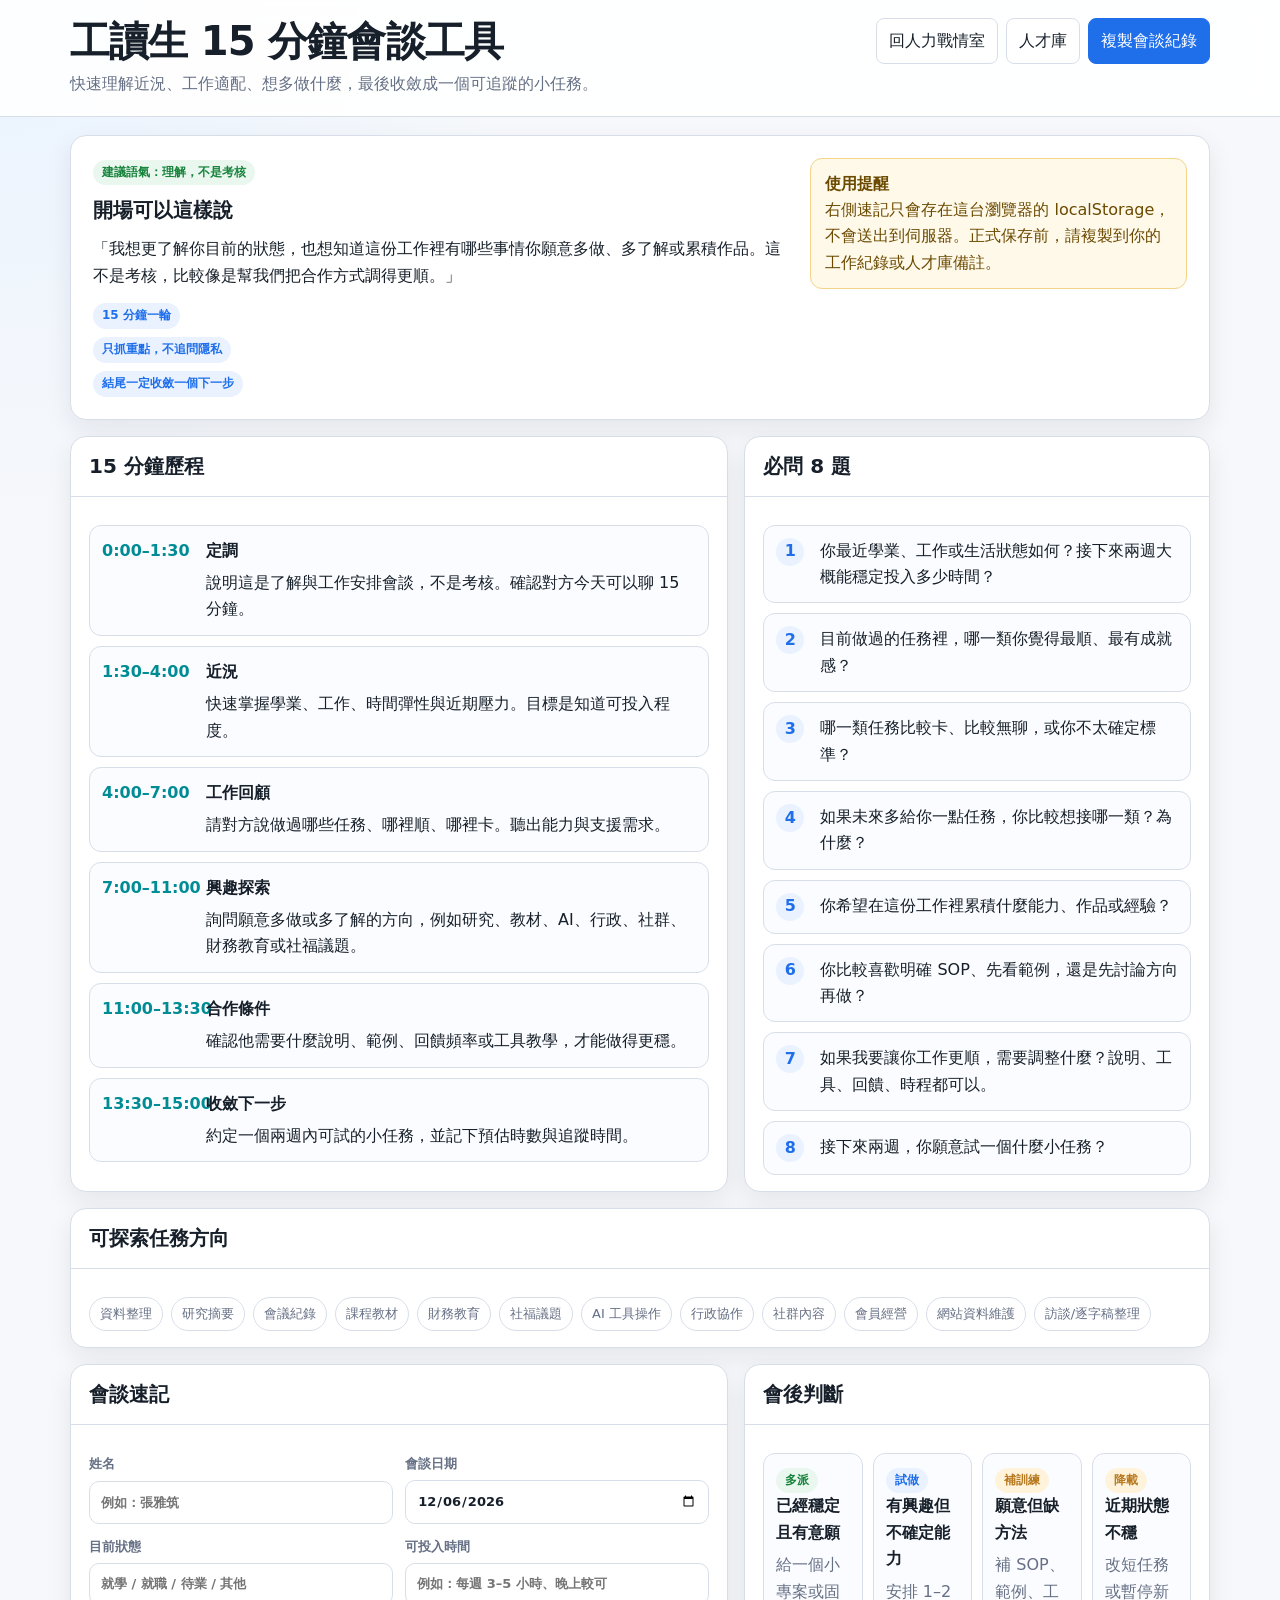
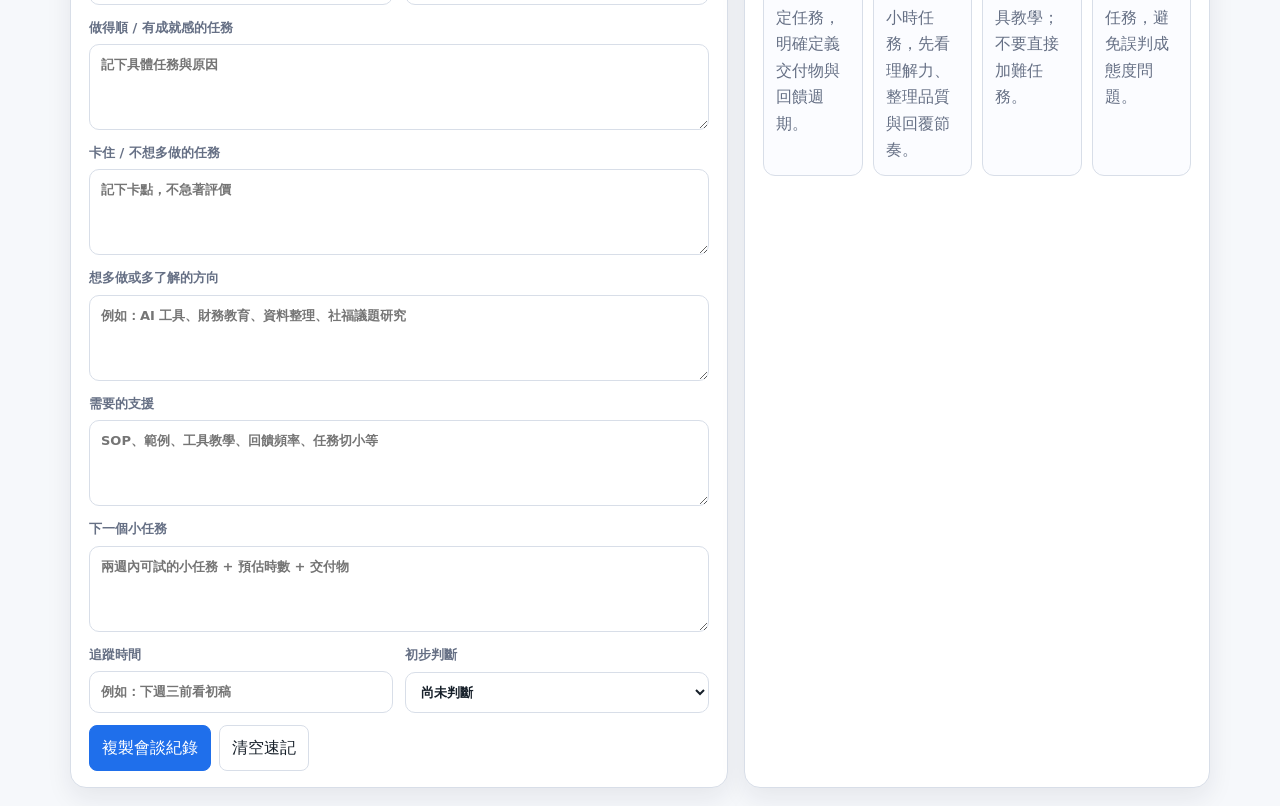
==== intern-interviews/index.html @ 2df6b0a3 "Add intern interview guide" ====
<!doctype html>
<html lang="zh-Hant">
<head>
  <meta charset="utf-8">
  <meta name="viewport" content="width=device-width, initial-scale=1">
  <meta name="robots" content="noindex,nofollow,noarchive">
  <title>工讀生 15 分鐘會談工具</title>
  <style>
    :root {
      --ink: #17202a;
      --muted: #667085;
      --line: #d8dee8;
      --panel: #ffffff;
      --bg: #f6f8fb;
      --blue: #1f6feb;
      --cyan: #008c95;
      --green: #17833b;
      --amber: #b7791f;
      --red: #c2410c;
      --soft-blue: #eaf2ff;
      --soft-green: #eaf7ef;
      --soft-amber: #fff4db;
      --shadow: 0 10px 26px rgba(20, 31, 48, .08);
    }

    * { box-sizing: border-box; }

    body {
      margin: 0;
      color: var(--ink);
      background: radial-gradient(circle at top left, #e9f3ff, transparent 32rem), var(--bg);
      font-family: "Microsoft JhengHei", "Noto Sans TC", system-ui, sans-serif;
      line-height: 1.65;
    }

    a { color: var(--blue); text-decoration: none; }
    a:hover { text-decoration: underline; }

    header {
      background: rgba(255, 255, 255, .9);
      backdrop-filter: blur(12px);
      border-bottom: 1px solid var(--line);
      position: sticky;
      top: 0;
      z-index: 10;
    }

    .header-inner,
    .wrap {
      max-width: 1180px;
      margin: 0 auto;
      padding: 18px 20px;
    }

    .header-inner {
      display: flex;
      justify-content: space-between;
      gap: 16px;
      align-items: flex-start;
    }

    h1 {
      margin: 0 0 6px;
      font-size: clamp(26px, 4vw, 40px);
      line-height: 1.18;
      letter-spacing: -.02em;
    }

    h2 { margin: 0 0 12px; font-size: 20px; line-height: 1.35; }
    h3 { margin: 0 0 6px; font-size: 16px; }
    p { margin: 0; }

    .subtitle,
    .muted {
      color: var(--muted);
    }

    .toolbar {
      display: flex;
      flex-wrap: wrap;
      justify-content: flex-end;
      gap: 8px;
    }

    .tool,
    button.tool {
      min-height: 38px;
      border: 1px solid var(--line);
      border-radius: 8px;
      background: var(--panel);
      color: var(--ink);
      padding: 9px 12px;
      font: inherit;
      display: inline-flex;
      align-items: center;
      cursor: pointer;
    }

    .tool.primary {
      background: var(--blue);
      border-color: var(--blue);
      color: #fff;
    }

    .wrap { display: grid; gap: 16px; }

    .hero,
    .panel,
    .card {
      background: var(--panel);
      border: 1px solid var(--line);
      border-radius: 16px;
      box-shadow: var(--shadow);
    }

    .hero {
      padding: 22px;
      display: grid;
      grid-template-columns: minmax(0, 1.3fr) minmax(280px, .7fr);
      gap: 18px;
      align-items: start;
    }

    .hero-points {
      display: grid;
      gap: 8px;
      margin-top: 14px;
    }

    .badge {
      display: inline-flex;
      width: fit-content;
      align-items: center;
      min-height: 24px;
      padding: 3px 9px;
      border-radius: 999px;
      font-size: 12px;
      font-weight: 700;
      color: var(--blue);
      background: var(--soft-blue);
    }

    .badge.green { color: var(--green); background: var(--soft-green); }
    .badge.amber { color: var(--amber); background: var(--soft-amber); }

    .grid {
      display: grid;
      grid-template-columns: repeat(12, minmax(0, 1fr));
      gap: 16px;
    }

    .panel { overflow: hidden; }
    .panel.span-7 { grid-column: span 7; }
    .panel.span-5 { grid-column: span 5; }
    .panel.span-12 { grid-column: span 12; }

    .panel h2 {
      padding: 16px 18px;
      border-bottom: 1px solid var(--line);
    }

    .panel-body {
      padding: 16px 18px;
      display: grid;
      gap: 14px;
    }

    .timeline {
      display: grid;
      gap: 10px;
    }

    .step {
      display: grid;
      grid-template-columns: 92px minmax(0, 1fr);
      gap: 12px;
      border: 1px solid var(--line);
      border-radius: 12px;
      padding: 12px;
      background: #fbfcff;
    }

    .time {
      font-weight: 800;
      color: var(--cyan);
      white-space: nowrap;
    }

    .question-list {
      display: grid;
      gap: 10px;
      counter-reset: question;
    }

    .question {
      counter-increment: question;
      display: grid;
      grid-template-columns: 34px minmax(0, 1fr);
      gap: 10px;
      align-items: start;
      border: 1px solid var(--line);
      border-radius: 12px;
      padding: 12px;
      background: #fbfcff;
    }

    .question::before {
      content: counter(question);
      display: grid;
      place-items: center;
      width: 28px;
      height: 28px;
      border-radius: 999px;
      background: var(--soft-blue);
      color: var(--blue);
      font-weight: 800;
    }

    .chips {
      display: flex;
      flex-wrap: wrap;
      gap: 8px;
    }

    .chip {
      border: 1px solid var(--line);
      border-radius: 999px;
      padding: 5px 10px;
      background: #fff;
      color: var(--muted);
      font-size: 13px;
    }

    .note-form {
      display: grid;
      gap: 12px;
    }

    .form-grid {
      display: grid;
      grid-template-columns: repeat(2, minmax(0, 1fr));
      gap: 12px;
    }

    label {
      display: grid;
      gap: 6px;
      color: var(--muted);
      font-size: 13px;
      font-weight: 700;
    }

    input,
    textarea,
    select {
      width: 100%;
      border: 1px solid var(--line);
      border-radius: 10px;
      padding: 10px 11px;
      background: #fff;
      color: var(--ink);
      font: inherit;
      line-height: 1.5;
    }

    textarea {
      min-height: 86px;
      resize: vertical;
    }

    .full { grid-column: 1 / -1; }

    .decision-grid {
      display: grid;
      grid-template-columns: repeat(4, minmax(0, 1fr));
      gap: 10px;
    }

    .decision {
      border: 1px solid var(--line);
      border-radius: 12px;
      padding: 12px;
      background: #fbfcff;
    }

    .copy-status {
      min-height: 24px;
      color: var(--green);
      font-size: 13px;
    }

    .notice {
      border: 1px solid #f3d489;
      border-radius: 12px;
      background: #fff9e9;
      color: #6b4a00;
      padding: 12px 14px;
    }

    @media (max-width: 920px) {
      .header-inner,
      .hero { display: block; }
      .toolbar { justify-content: flex-start; margin-top: 12px; }
      .panel.span-7,
      .panel.span-5,
      .panel.span-12 { grid-column: span 12; }
      .decision-grid,
      .form-grid { grid-template-columns: 1fr; }
    }

    @media (max-width: 560px) {
      .header-inner,
      .wrap { padding: 14px; }
      .step { grid-template-columns: 1fr; }
      .question { grid-template-columns: 30px minmax(0, 1fr); }
    }
  </style>
</head>
<body>
  <header>
    <div class="header-inner">
      <div>
        <h1>工讀生 15 分鐘會談工具</h1>
        <p class="subtitle">快速理解近況、工作適配、想多做什麼，最後收斂成一個可追蹤的小任務。</p>
      </div>
      <nav class="toolbar" aria-label="頁面導覽">
        <a class="tool" href="/">回人力戰情室</a>
        <a class="tool" href="/talent-pool/index.html">人才庫</a>
        <button class="tool primary" type="button" id="copyNote">複製會談紀錄</button>
      </nav>
    </div>
  </header>

  <main class="wrap">
    <section class="hero">
      <div>
        <span class="badge green">建議語氣：理解，不是考核</span>
        <h2 style="margin-top:12px">開場可以這樣說</h2>
        <p>「我想更了解你目前的狀態，也想知道這份工作裡有哪些事情你願意多做、多了解或累積作品。這不是考核，比較像是幫我們把合作方式調得更順。」</p>
        <div class="hero-points">
          <span class="badge">15 分鐘一輪</span>
          <span class="badge">只抓重點，不追問隱私</span>
          <span class="badge">結尾一定收斂一個下一步</span>
        </div>
      </div>
      <div class="notice">
        <strong>使用提醒</strong>
        <p>右側速記只會存在這台瀏覽器的 localStorage，不會送出到伺服器。正式保存前，請複製到你的工作紀錄或人才庫備註。</p>
      </div>
    </section>

    <section class="grid">
      <article class="panel span-7">
        <h2>15 分鐘歷程</h2>
        <div class="panel-body timeline">
          <div class="step">
            <div class="time">0:00–1:30</div>
            <div><h3>定調</h3><p>說明這是了解與工作安排會談，不是考核。確認對方今天可以聊 15 分鐘。</p></div>
          </div>
          <div class="step">
            <div class="time">1:30–4:00</div>
            <div><h3>近況</h3><p>快速掌握學業、工作、時間彈性與近期壓力。目標是知道可投入程度。</p></div>
          </div>
          <div class="step">
            <div class="time">4:00–7:00</div>
            <div><h3>工作回顧</h3><p>請對方說做過哪些任務、哪裡順、哪裡卡。聽出能力與支援需求。</p></div>
          </div>
          <div class="step">
            <div class="time">7:00–11:00</div>
            <div><h3>興趣探索</h3><p>詢問願意多做或多了解的方向，例如研究、教材、AI、行政、社群、財務教育或社福議題。</p></div>
          </div>
          <div class="step">
            <div class="time">11:00–13:30</div>
            <div><h3>合作條件</h3><p>確認他需要什麼說明、範例、回饋頻率或工具教學，才能做得更穩。</p></div>
          </div>
          <div class="step">
            <div class="time">13:30–15:00</div>
            <div><h3>收斂下一步</h3><p>約定一個兩週內可試的小任務，並記下預估時數與追蹤時間。</p></div>
          </div>
        </div>
      </article>

      <article class="panel span-5">
        <h2>必問 8 題</h2>
        <div class="panel-body question-list">
          <div class="question"><p>你最近學業、工作或生活狀態如何？接下來兩週大概能穩定投入多少時間？</p></div>
          <div class="question"><p>目前做過的任務裡，哪一類你覺得最順、最有成就感？</p></div>
          <div class="question"><p>哪一類任務比較卡、比較無聊，或你不太確定標準？</p></div>
          <div class="question"><p>如果未來多給你一點任務，你比較想接哪一類？為什麼？</p></div>
          <div class="question"><p>你希望在這份工作裡累積什麼能力、作品或經驗？</p></div>
          <div class="question"><p>你比較喜歡明確 SOP、先看範例，還是先討論方向再做？</p></div>
          <div class="question"><p>如果我要讓你工作更順，需要調整什麼？說明、工具、回饋、時程都可以。</p></div>
          <div class="question"><p>接下來兩週，你願意試一個什麼小任務？</p></div>
        </div>
      </article>

      <article class="panel span-12">
        <h2>可探索任務方向</h2>
        <div class="panel-body">
          <div class="chips">
            <span class="chip">資料整理</span>
            <span class="chip">研究摘要</span>
            <span class="chip">會議紀錄</span>
            <span class="chip">課程教材</span>
            <span class="chip">財務教育</span>
            <span class="chip">社福議題</span>
            <span class="chip">AI 工具操作</span>
            <span class="chip">行政協作</span>
            <span class="chip">社群內容</span>
            <span class="chip">會員經營</span>
            <span class="chip">網站資料維護</span>
            <span class="chip">訪談/逐字稿整理</span>
          </div>
        </div>
      </article>

      <article class="panel span-7">
        <h2>會談速記</h2>
        <div class="panel-body">
          <form class="note-form" id="noteForm">
            <div class="form-grid">
              <label>姓名
                <input name="name" autocomplete="off" placeholder="例如：張雅筑">
              </label>
              <label>會談日期
                <input name="date" type="date">
              </label>
              <label>目前狀態
                <input name="status" placeholder="就學 / 就職 / 待業 / 其他">
              </label>
              <label>可投入時間
                <input name="availability" placeholder="例如：每週 3–5 小時、晚上較可">
              </label>
              <label class="full">做得順 / 有成就感的任務
                <textarea name="strengths" placeholder="記下具體任務與原因"></textarea>
              </label>
              <label class="full">卡住 / 不想多做的任務
                <textarea name="frictions" placeholder="記下卡點，不急著評價"></textarea>
              </label>
              <label class="full">想多做或多了解的方向
                <textarea name="interests" placeholder="例如：AI 工具、財務教育、資料整理、社福議題研究"></textarea>
              </label>
              <label class="full">需要的支援
                <textarea name="support" placeholder="SOP、範例、工具教學、回饋頻率、任務切小等"></textarea>
              </label>
              <label class="full">下一個小任務
                <textarea name="nextTask" placeholder="兩週內可試的小任務 + 預估時數 + 交付物"></textarea>
              </label>
              <label>追蹤時間
                <input name="followUp" placeholder="例如：下週三前看初稿">
              </label>
              <label>初步判斷
                <select name="decision">
                  <option value="">尚未判斷</option>
                  <option>可多派任務</option>
                  <option>先小任務試做</option>
                  <option>需要補訓練或範例</option>
                  <option>近期先降載</option>
                </select>
              </label>
            </div>
            <div class="toolbar" style="justify-content:flex-start">
              <button class="tool primary" type="button" id="copyNoteBottom">複製會談紀錄</button>
              <button class="tool" type="button" id="clearNote">清空速記</button>
              <span class="copy-status" id="copyStatus" aria-live="polite"></span>
            </div>
          </form>
        </div>
      </article>

      <article class="panel span-5">
        <h2>會後判斷</h2>
        <div class="panel-body decision-grid">
          <div class="decision">
            <span class="badge green">多派</span>
            <h3>已經穩定且有意願</h3>
            <p class="muted">給一個小專案或固定任務，明確定義交付物與回饋週期。</p>
          </div>
          <div class="decision">
            <span class="badge">試做</span>
            <h3>有興趣但不確定能力</h3>
            <p class="muted">安排 1–2 小時任務，先看理解力、整理品質與回覆節奏。</p>
          </div>
          <div class="decision">
            <span class="badge amber">補訓練</span>
            <h3>願意但缺方法</h3>
            <p class="muted">補 SOP、範例、工具教學；不要直接加難任務。</p>
          </div>
          <div class="decision">
            <span class="badge amber">降載</span>
            <h3>近期狀態不穩</h3>
            <p class="muted">改短任務或暫停新任務，避免誤判成態度問題。</p>
          </div>
        </div>
      </article>
    </section>
  </main>

  <script>
    const form = document.querySelector("#noteForm");
    const copyStatus = document.querySelector("#copyStatus");
    const storageKey = "workforce-intern-interview-note-v1";

    function formData() {
      return Object.fromEntries(new FormData(form).entries());
    }

    function restore() {
      const saved = JSON.parse(localStorage.getItem(storageKey) || "{}");
      if (!saved.date) saved.date = new Date().toISOString().slice(0, 10);
      for (const [key, value] of Object.entries(saved)) {
        if (form.elements[key]) form.elements[key].value = value;
      }
    }

    function save() {
      localStorage.setItem(storageKey, JSON.stringify(formData()));
    }

    function markdownNote() {
      const data = formData();
      return [
        `# 工讀生 15 分鐘會談紀錄`,
        ``,
        `- 姓名：${data.name || ""}`,
        `- 日期：${data.date || ""}`,
        `- 目前狀態：${data.status || ""}`,
        `- 可投入時間：${data.availability || ""}`,
        `- 初步判斷：${data.decision || ""}`,
        ``,
        `## 做得順 / 有成就感`,
        data.strengths || "",
        ``,
        `## 卡住 / 不想多做`,
        data.frictions || "",
        ``,
        `## 想多做或多了解`,
        data.interests || "",
        ``,
        `## 需要支援`,
        data.support || "",
        ``,
        `## 下一個小任務`,
        data.nextTask || "",
        ``,
        `## 追蹤時間`,
        data.followUp || ""
      ].join("\\n");
    }

    async function copyNote() {
      save();
      await navigator.clipboard.writeText(markdownNote());
      copyStatus.textContent = "已複製會談紀錄";
      window.setTimeout(() => { copyStatus.textContent = ""; }, 2600);
    }

    form.addEventListener("input", save);
    document.querySelector("#copyNote").addEventListener("click", copyNote);
    document.querySelector("#copyNoteBottom").addEventListener("click", copyNote);
    document.querySelector("#clearNote").addEventListener("click", () => {
      localStorage.removeItem(storageKey);
      form.reset();
      form.elements.date.value = new Date().toISOString().slice(0, 10);
      copyStatus.textContent = "已清空";
      window.setTimeout(() => { copyStatus.textContent = ""; }, 1800);
    });

    restore();
  </script>
</body>
</html>
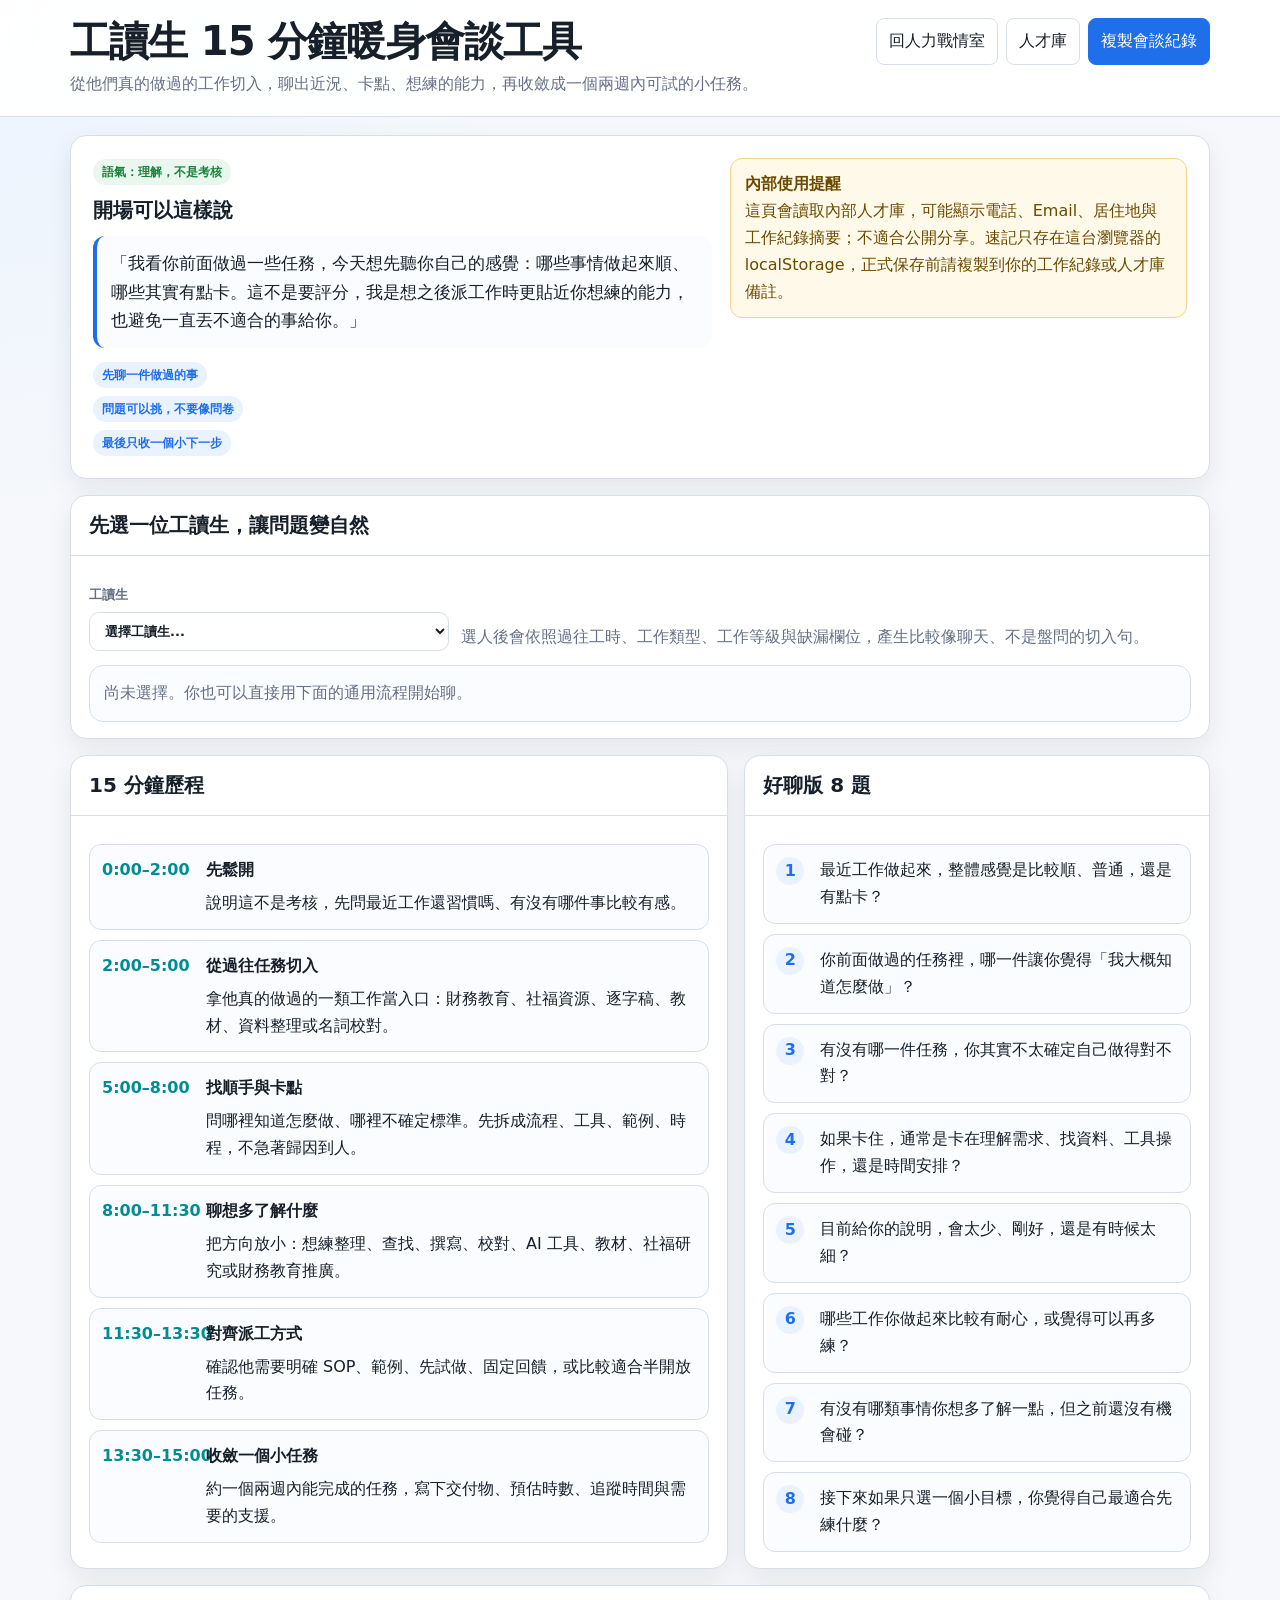
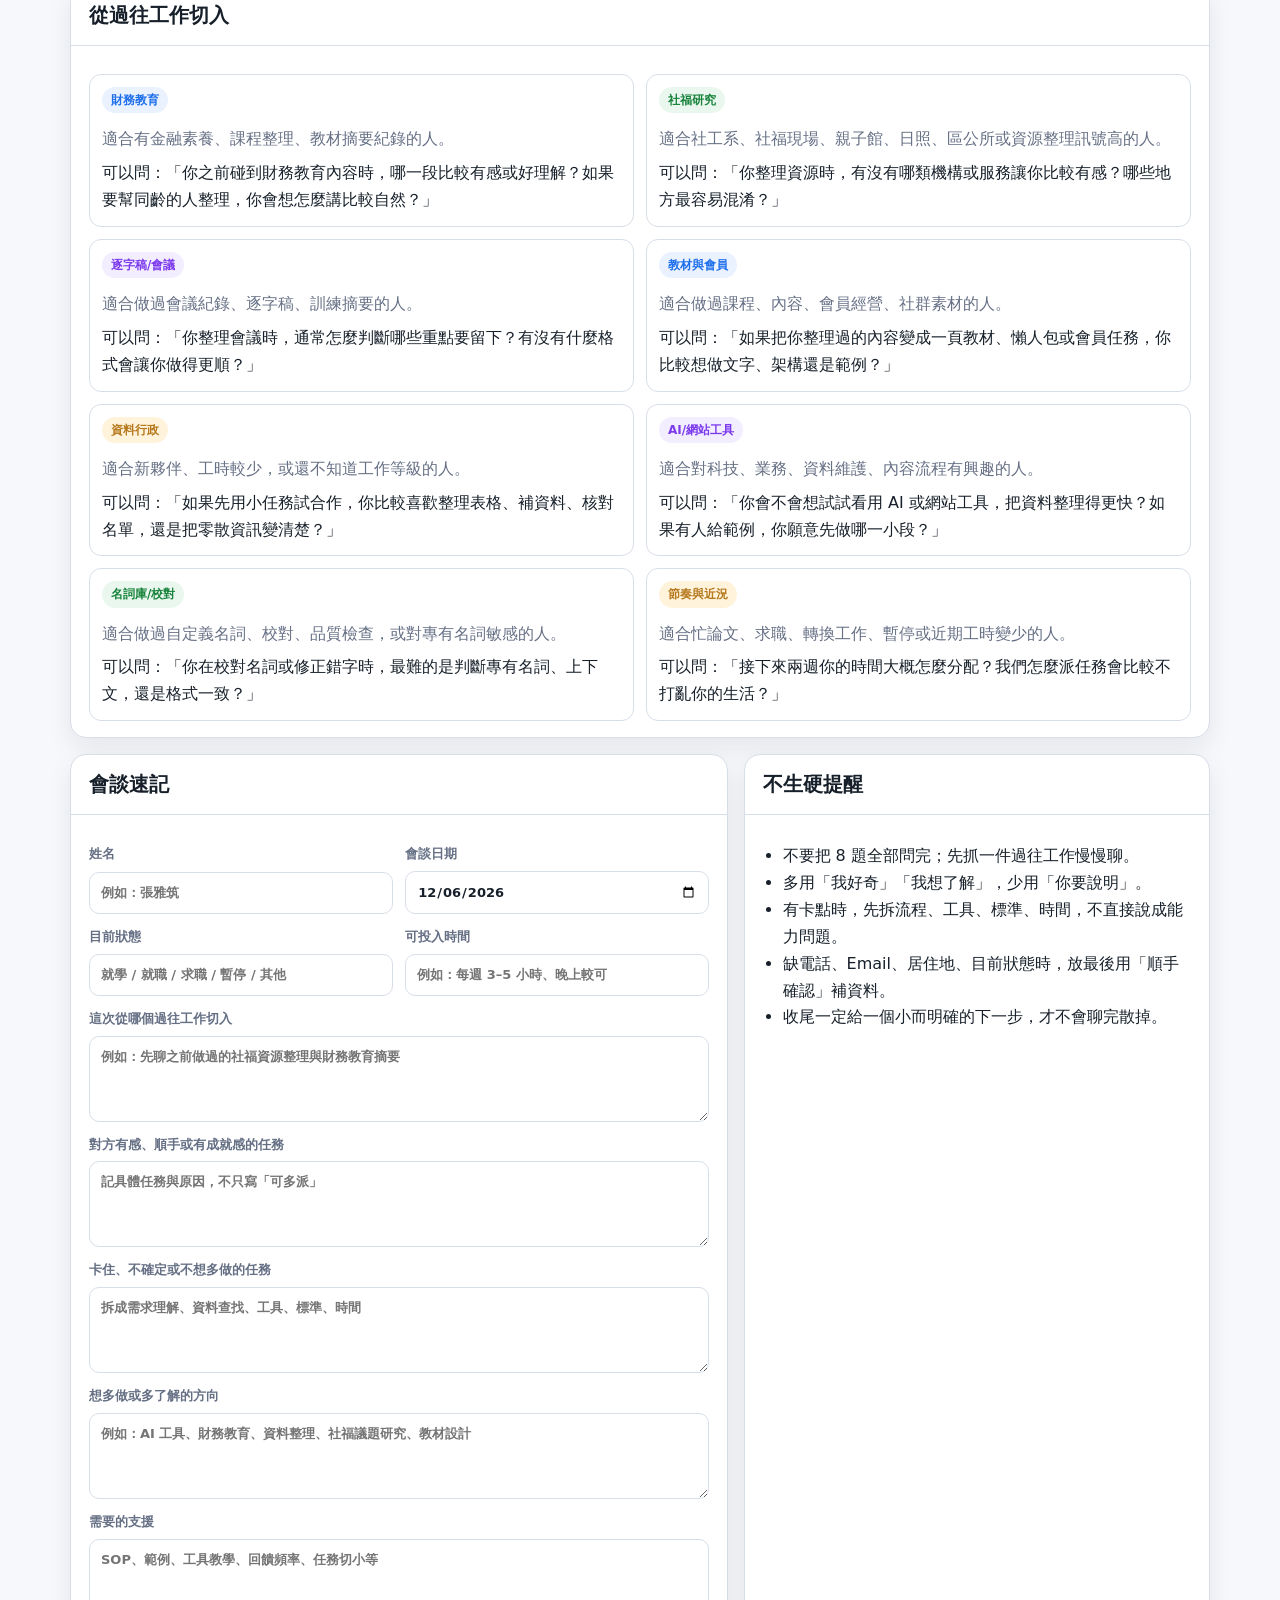
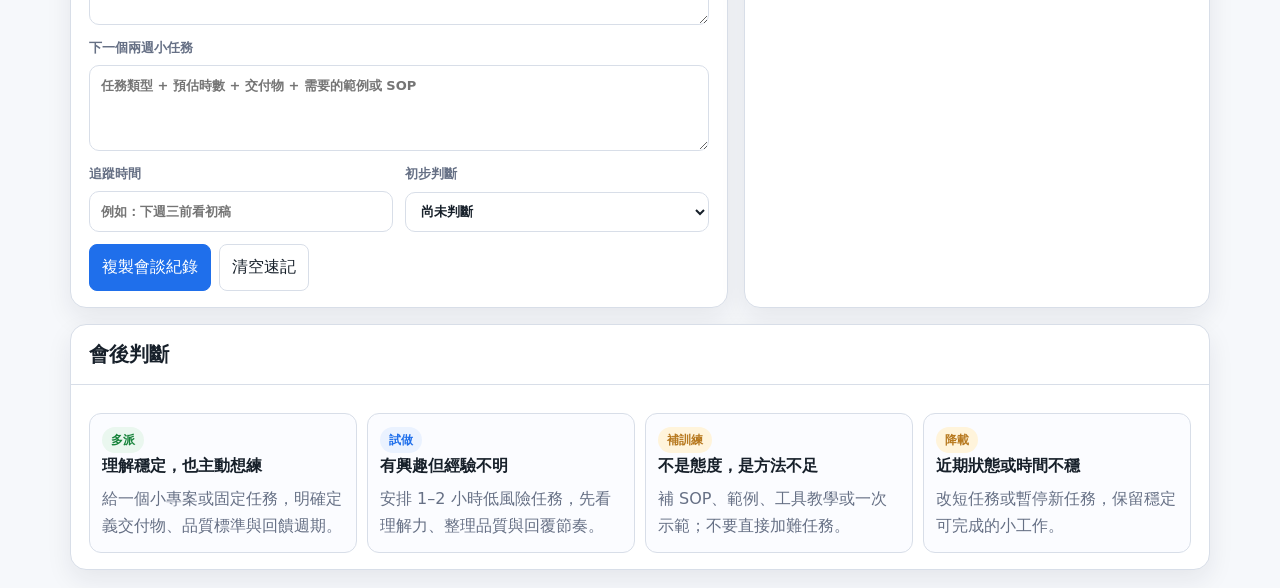
==== commit f2498cc5: "Refine intern interview guide" ====
--- a/intern-interviews/index.html
+++ b/intern-interviews/index.html
@@ -4,7 +4,7 @@
   <meta charset="utf-8">
   <meta name="viewport" content="width=device-width, initial-scale=1">
   <meta name="robots" content="noindex,nofollow,noarchive">
-  <title>工讀生 15 分鐘會談工具</title>
+  <title>工讀生 15 分鐘暖身會談工具</title>
   <style>
     :root {
       --ink: #17202a;
@@ -17,9 +17,11 @@
       --green: #17833b;
       --amber: #b7791f;
       --red: #c2410c;
+      --purple: #7c3aed;
       --soft-blue: #eaf2ff;
       --soft-green: #eaf7ef;
       --soft-amber: #fff4db;
+      --soft-purple: #f2edff;
       --shadow: 0 10px 26px rgba(20, 31, 48, .08);
     }
 
@@ -30,14 +32,14 @@
       color: var(--ink);
       background: radial-gradient(circle at top left, #e9f3ff, transparent 32rem), var(--bg);
       font-family: "Microsoft JhengHei", "Noto Sans TC", system-ui, sans-serif;
-      line-height: 1.65;
+      line-height: 1.68;
     }
 
     a { color: var(--blue); text-decoration: none; }
     a:hover { text-decoration: underline; }
 
     header {
-      background: rgba(255, 255, 255, .9);
+      background: rgba(255, 255, 255, .92);
       backdrop-filter: blur(12px);
       border-bottom: 1px solid var(--line);
       position: sticky;
@@ -69,6 +71,7 @@
     h2 { margin: 0 0 12px; font-size: 20px; line-height: 1.35; }
     h3 { margin: 0 0 6px; font-size: 16px; }
     p { margin: 0; }
+    ul { margin: 0; padding-left: 1.2em; }
 
     .subtitle,
     .muted {
@@ -116,15 +119,24 @@
     .hero {
       padding: 22px;
       display: grid;
-      grid-template-columns: minmax(0, 1.3fr) minmax(280px, .7fr);
+      grid-template-columns: minmax(0, 1.15fr) minmax(280px, .85fr);
       gap: 18px;
       align-items: start;
     }
 
-    .hero-points {
+    .hero-points,
+    .stack {
       display: grid;
       gap: 8px;
       margin-top: 14px;
+    }
+
+    .quote {
+      border-left: 4px solid var(--blue);
+      background: #fbfcff;
+      border-radius: 12px;
+      padding: 13px 14px;
+      font-size: 17px;
     }
 
     .badge {
@@ -142,6 +154,8 @@
 
     .badge.green { color: var(--green); background: var(--soft-green); }
     .badge.amber { color: var(--amber); background: var(--soft-amber); }
+    .badge.purple { color: var(--purple); background: var(--soft-purple); }
+    .badge.red { color: var(--red); background: #fff0e8; }
 
     .grid {
       display: grid;
@@ -151,6 +165,7 @@
 
     .panel { overflow: hidden; }
     .panel.span-7 { grid-column: span 7; }
+    .panel.span-6 { grid-column: span 6; }
     .panel.span-5 { grid-column: span 5; }
     .panel.span-12 { grid-column: span 12; }
 
@@ -163,6 +178,80 @@
       padding: 16px 18px;
       display: grid;
       gap: 14px;
+    }
+
+    .talent-picker {
+      display: grid;
+      grid-template-columns: minmax(220px, 360px) minmax(0, 1fr);
+      gap: 12px;
+      align-items: end;
+    }
+
+    .profile-card {
+      border: 1px solid var(--line);
+      border-radius: 14px;
+      background: #fbfcff;
+      padding: 14px;
+      display: grid;
+      gap: 12px;
+    }
+
+    .profile-head {
+      display: flex;
+      justify-content: space-between;
+      flex-wrap: wrap;
+      gap: 8px;
+      align-items: flex-start;
+    }
+
+    .profile-head h3 {
+      font-size: 22px;
+      margin: 0;
+    }
+
+    .mini-grid {
+      display: grid;
+      grid-template-columns: repeat(4, minmax(0, 1fr));
+      gap: 10px;
+    }
+
+    .mini {
+      border: 1px solid var(--line);
+      border-radius: 12px;
+      background: #fff;
+      padding: 10px;
+      min-height: 72px;
+    }
+
+    .mini strong {
+      display: block;
+      font-size: 12px;
+      color: var(--muted);
+      margin-bottom: 3px;
+    }
+
+    .prompt-grid,
+    .angle-grid {
+      display: grid;
+      grid-template-columns: repeat(2, minmax(0, 1fr));
+      gap: 12px;
+    }
+
+    .prompt,
+    .angle-card {
+      border: 1px solid var(--line);
+      border-radius: 12px;
+      padding: 12px;
+      background: #fff;
+      display: grid;
+      gap: 7px;
+    }
+
+    .angle-card h3,
+    .prompt h3 {
+      display: flex;
+      gap: 8px;
+      align-items: center;
     }
 
     .timeline {
@@ -229,6 +318,13 @@
       background: #fff;
       color: var(--muted);
       font-size: 13px;
+    }
+
+    .chip.strong {
+      color: var(--blue);
+      background: var(--soft-blue);
+      border-color: #c9dcff;
+      font-weight: 700;
     }
 
     .note-form {
@@ -272,7 +368,7 @@
 
     .decision-grid {
       display: grid;
-      grid-template-columns: repeat(4, minmax(0, 1fr));
+      grid-template-columns: repeat(auto-fit, minmax(190px, 1fr));
       gap: 10px;
     }
 
@@ -299,12 +395,16 @@
 
     @media (max-width: 920px) {
       .header-inner,
-      .hero { display: block; }
+      .hero,
+      .talent-picker { display: block; }
       .toolbar { justify-content: flex-start; margin-top: 12px; }
       .panel.span-7,
+      .panel.span-6,
       .panel.span-5,
       .panel.span-12 { grid-column: span 12; }
-      .decision-grid,
+      .mini-grid,
+      .prompt-grid,
+      .angle-grid,
       .form-grid { grid-template-columns: 1fr; }
     }
 
@@ -313,6 +413,7 @@
       .wrap { padding: 14px; }
       .step { grid-template-columns: 1fr; }
       .question { grid-template-columns: 30px minmax(0, 1fr); }
+      .profile-head { display: grid; }
     }
   </style>
 </head>
@@ -320,8 +421,8 @@
   <header>
     <div class="header-inner">
       <div>
-        <h1>工讀生 15 分鐘會談工具</h1>
-        <p class="subtitle">快速理解近況、工作適配、想多做什麼，最後收斂成一個可追蹤的小任務。</p>
+        <h1>工讀生 15 分鐘暖身會談工具</h1>
+        <p class="subtitle">從他們真的做過的工作切入，聊出近況、卡點、想練的能力，再收斂成一個兩週內可試的小任務。</p>
       </div>
       <nav class="toolbar" aria-label="頁面導覽">
         <a class="tool" href="/">回人力戰情室</a>
@@ -334,82 +435,125 @@
   <main class="wrap">
     <section class="hero">
       <div>
-        <span class="badge green">建議語氣：理解，不是考核</span>
+        <span class="badge green">語氣：理解，不是考核</span>
         <h2 style="margin-top:12px">開場可以這樣說</h2>
-        <p>「我想更了解你目前的狀態，也想知道這份工作裡有哪些事情你願意多做、多了解或累積作品。這不是考核，比較像是幫我們把合作方式調得更順。」</p>
+        <p class="quote">「我看你前面做過一些任務，今天想先聽你自己的感覺：哪些事情做起來順、哪些其實有點卡。這不是要評分，我是想之後派工作時更貼近你想練的能力，也避免一直丟不適合的事給你。」</p>
         <div class="hero-points">
-          <span class="badge">15 分鐘一輪</span>
-          <span class="badge">只抓重點，不追問隱私</span>
-          <span class="badge">結尾一定收斂一個下一步</span>
+          <span class="badge">先聊一件做過的事</span>
+          <span class="badge">問題可以挑，不要像問卷</span>
+          <span class="badge">最後只收一個小下一步</span>
         </div>
       </div>
       <div class="notice">
-        <strong>使用提醒</strong>
-        <p>右側速記只會存在這台瀏覽器的 localStorage，不會送出到伺服器。正式保存前，請複製到你的工作紀錄或人才庫備註。</p>
+        <strong>內部使用提醒</strong>
+        <p>這頁會讀取內部人才庫，可能顯示電話、Email、居住地與工作紀錄摘要；不適合公開分享。速記只存在這台瀏覽器的 localStorage，正式保存前請複製到你的工作紀錄或人才庫備註。</p>
       </div>
     </section>
 
     <section class="grid">
+      <article class="panel span-12">
+        <h2>先選一位工讀生，讓問題變自然</h2>
+        <div class="panel-body">
+          <div class="talent-picker">
+            <label>工讀生
+              <select id="talentSelect">
+                <option value="">讀取人才庫中...</option>
+              </select>
+            </label>
+            <p class="muted">選人後會依照過往工時、工作類型、工作等級與缺漏欄位，產生比較像聊天、不是盤問的切入句。</p>
+          </div>
+          <div id="talentCard" class="profile-card">
+            <p class="muted">尚未選擇。你也可以直接用下面的通用流程開始聊。</p>
+          </div>
+        </div>
+      </article>
+
       <article class="panel span-7">
         <h2>15 分鐘歷程</h2>
         <div class="panel-body timeline">
           <div class="step">
-            <div class="time">0:00–1:30</div>
-            <div><h3>定調</h3><p>說明這是了解與工作安排會談，不是考核。確認對方今天可以聊 15 分鐘。</p></div>
+            <div class="time">0:00–2:00</div>
+            <div><h3>先鬆開</h3><p>說明這不是考核，先問最近工作還習慣嗎、有沒有哪件事比較有感。</p></div>
           </div>
           <div class="step">
-            <div class="time">1:30–4:00</div>
-            <div><h3>近況</h3><p>快速掌握學業、工作、時間彈性與近期壓力。目標是知道可投入程度。</p></div>
+            <div class="time">2:00–5:00</div>
+            <div><h3>從過往任務切入</h3><p>拿他真的做過的一類工作當入口：財務教育、社福資源、逐字稿、教材、資料整理或名詞校對。</p></div>
           </div>
           <div class="step">
-            <div class="time">4:00–7:00</div>
-            <div><h3>工作回顧</h3><p>請對方說做過哪些任務、哪裡順、哪裡卡。聽出能力與支援需求。</p></div>
+            <div class="time">5:00–8:00</div>
+            <div><h3>找順手與卡點</h3><p>問哪裡知道怎麼做、哪裡不確定標準。先拆成流程、工具、範例、時程，不急著歸因到人。</p></div>
           </div>
           <div class="step">
-            <div class="time">7:00–11:00</div>
-            <div><h3>興趣探索</h3><p>詢問願意多做或多了解的方向，例如研究、教材、AI、行政、社群、財務教育或社福議題。</p></div>
+            <div class="time">8:00–11:30</div>
+            <div><h3>聊想多了解什麼</h3><p>把方向放小：想練整理、查找、撰寫、校對、AI 工具、教材、社福研究或財務教育推廣。</p></div>
           </div>
           <div class="step">
-            <div class="time">11:00–13:30</div>
-            <div><h3>合作條件</h3><p>確認他需要什麼說明、範例、回饋頻率或工具教學，才能做得更穩。</p></div>
+            <div class="time">11:30–13:30</div>
+            <div><h3>對齊派工方式</h3><p>確認他需要明確 SOP、範例、先試做、固定回饋，或比較適合半開放任務。</p></div>
           </div>
           <div class="step">
             <div class="time">13:30–15:00</div>
-            <div><h3>收斂下一步</h3><p>約定一個兩週內可試的小任務，並記下預估時數與追蹤時間。</p></div>
+            <div><h3>收斂一個小任務</h3><p>約一個兩週內能完成的任務，寫下交付物、預估時數、追蹤時間與需要的支援。</p></div>
           </div>
         </div>
       </article>
 
       <article class="panel span-5">
-        <h2>必問 8 題</h2>
+        <h2>好聊版 8 題</h2>
         <div class="panel-body question-list">
-          <div class="question"><p>你最近學業、工作或生活狀態如何？接下來兩週大概能穩定投入多少時間？</p></div>
-          <div class="question"><p>目前做過的任務裡，哪一類你覺得最順、最有成就感？</p></div>
-          <div class="question"><p>哪一類任務比較卡、比較無聊，或你不太確定標準？</p></div>
-          <div class="question"><p>如果未來多給你一點任務，你比較想接哪一類？為什麼？</p></div>
-          <div class="question"><p>你希望在這份工作裡累積什麼能力、作品或經驗？</p></div>
-          <div class="question"><p>你比較喜歡明確 SOP、先看範例，還是先討論方向再做？</p></div>
-          <div class="question"><p>如果我要讓你工作更順，需要調整什麼？說明、工具、回饋、時程都可以。</p></div>
-          <div class="question"><p>接下來兩週，你願意試一個什麼小任務？</p></div>
+          <div class="question"><p>最近工作做起來，整體感覺是比較順、普通，還是有點卡？</p></div>
+          <div class="question"><p>你前面做過的任務裡，哪一件讓你覺得「我大概知道怎麼做」？</p></div>
+          <div class="question"><p>有沒有哪一件任務，你其實不太確定自己做得對不對？</p></div>
+          <div class="question"><p>如果卡住，通常是卡在理解需求、找資料、工具操作，還是時間安排？</p></div>
+          <div class="question"><p>目前給你的說明，會太少、剛好，還是有時候太細？</p></div>
+          <div class="question"><p>哪些工作你做起來比較有耐心，或覺得可以再多練？</p></div>
+          <div class="question"><p>有沒有哪類事情你想多了解一點，但之前還沒有機會碰？</p></div>
+          <div class="question"><p>接下來如果只選一個小目標，你覺得自己最適合先練什麼？</p></div>
         </div>
       </article>
 
       <article class="panel span-12">
-        <h2>可探索任務方向</h2>
-        <div class="panel-body">
-          <div class="chips">
-            <span class="chip">資料整理</span>
-            <span class="chip">研究摘要</span>
-            <span class="chip">會議紀錄</span>
-            <span class="chip">課程教材</span>
-            <span class="chip">財務教育</span>
-            <span class="chip">社福議題</span>
-            <span class="chip">AI 工具操作</span>
-            <span class="chip">行政協作</span>
-            <span class="chip">社群內容</span>
-            <span class="chip">會員經營</span>
-            <span class="chip">網站資料維護</span>
-            <span class="chip">訪談/逐字稿整理</span>
+        <h2>從過往工作切入</h2>
+        <div class="panel-body angle-grid">
+          <div class="angle-card">
+            <h3><span class="badge">財務教育</span></h3>
+            <p class="muted">適合有金融素養、課程整理、教材摘要紀錄的人。</p>
+            <p>可以問：「你之前碰到財務教育內容時，哪一段比較有感或好理解？如果要幫同齡的人整理，你會想怎麼講比較自然？」</p>
+          </div>
+          <div class="angle-card">
+            <h3><span class="badge green">社福研究</span></h3>
+            <p class="muted">適合社工系、社福現場、親子館、日照、區公所或資源整理訊號高的人。</p>
+            <p>可以問：「你整理資源時，有沒有哪類機構或服務讓你比較有感？哪些地方最容易混淆？」</p>
+          </div>
+          <div class="angle-card">
+            <h3><span class="badge purple">逐字稿/會議</span></h3>
+            <p class="muted">適合做過會議紀錄、逐字稿、訓練摘要的人。</p>
+            <p>可以問：「你整理會議時，通常怎麼判斷哪些重點要留下？有沒有什麼格式會讓你做得更順？」</p>
+          </div>
+          <div class="angle-card">
+            <h3><span class="badge">教材與會員</span></h3>
+            <p class="muted">適合做過課程、內容、會員經營、社群素材的人。</p>
+            <p>可以問：「如果把你整理過的內容變成一頁教材、懶人包或會員任務，你比較想做文字、架構還是範例？」</p>
+          </div>
+          <div class="angle-card">
+            <h3><span class="badge amber">資料行政</span></h3>
+            <p class="muted">適合新夥伴、工時較少，或還不知道工作等級的人。</p>
+            <p>可以問：「如果先用小任務試合作，你比較喜歡整理表格、補資料、核對名單，還是把零散資訊變清楚？」</p>
+          </div>
+          <div class="angle-card">
+            <h3><span class="badge purple">AI/網站工具</span></h3>
+            <p class="muted">適合對科技、業務、資料維護、內容流程有興趣的人。</p>
+            <p>可以問：「你會不會想試試看用 AI 或網站工具，把資料整理得更快？如果有人給範例，你願意先做哪一小段？」</p>
+          </div>
+          <div class="angle-card">
+            <h3><span class="badge green">名詞庫/校對</span></h3>
+            <p class="muted">適合做過自定義名詞、校對、品質檢查，或對專有名詞敏感的人。</p>
+            <p>可以問：「你在校對名詞或修正錯字時，最難的是判斷專有名詞、上下文，還是格式一致？」</p>
+          </div>
+          <div class="angle-card">
+            <h3><span class="badge amber">節奏與近況</span></h3>
+            <p class="muted">適合忙論文、求職、轉換工作、暫停或近期工時變少的人。</p>
+            <p>可以問：「接下來兩週你的時間大概怎麼分配？我們怎麼派任務會比較不打亂你的生活？」</p>
           </div>
         </div>
       </article>
@@ -426,25 +570,28 @@
                 <input name="date" type="date">
               </label>
               <label>目前狀態
-                <input name="status" placeholder="就學 / 就職 / 待業 / 其他">
+                <input name="status" placeholder="就學 / 就職 / 求職 / 暫停 / 其他">
               </label>
               <label>可投入時間
                 <input name="availability" placeholder="例如：每週 3–5 小時、晚上較可">
               </label>
-              <label class="full">做得順 / 有成就感的任務
-                <textarea name="strengths" placeholder="記下具體任務與原因"></textarea>
-              </label>
-              <label class="full">卡住 / 不想多做的任務
-                <textarea name="frictions" placeholder="記下卡點，不急著評價"></textarea>
+              <label class="full">這次從哪個過往工作切入
+                <textarea name="startedFrom" placeholder="例如：先聊之前做過的社福資源整理與財務教育摘要"></textarea>
+              </label>
+              <label class="full">對方有感、順手或有成就感的任務
+                <textarea name="strengths" placeholder="記具體任務與原因，不只寫「可多派」"></textarea>
+              </label>
+              <label class="full">卡住、不確定或不想多做的任務
+                <textarea name="frictions" placeholder="拆成需求理解、資料查找、工具、標準、時間"></textarea>
               </label>
               <label class="full">想多做或多了解的方向
-                <textarea name="interests" placeholder="例如：AI 工具、財務教育、資料整理、社福議題研究"></textarea>
+                <textarea name="interests" placeholder="例如：AI 工具、財務教育、資料整理、社福議題研究、教材設計"></textarea>
               </label>
               <label class="full">需要的支援
                 <textarea name="support" placeholder="SOP、範例、工具教學、回饋頻率、任務切小等"></textarea>
               </label>
-              <label class="full">下一個小任務
-                <textarea name="nextTask" placeholder="兩週內可試的小任務 + 預估時數 + 交付物"></textarea>
+              <label class="full">下一個兩週小任務
+                <textarea name="nextTask" placeholder="任務類型 + 預估時數 + 交付物 + 需要的範例或 SOP"></textarea>
               </label>
               <label>追蹤時間
                 <input name="followUp" placeholder="例如：下週三前看初稿">
@@ -469,27 +616,40 @@
       </article>
 
       <article class="panel span-5">
+        <h2>不生硬提醒</h2>
+        <div class="panel-body">
+          <ul>
+            <li>不要把 8 題全部問完；先抓一件過往工作慢慢聊。</li>
+            <li>多用「我好奇」「我想了解」，少用「你要說明」。</li>
+            <li>有卡點時，先拆流程、工具、標準、時間，不直接說成能力問題。</li>
+            <li>缺電話、Email、居住地、目前狀態時，放最後用「順手確認」補資料。</li>
+            <li>收尾一定給一個小而明確的下一步，才不會聊完散掉。</li>
+          </ul>
+        </div>
+      </article>
+
+      <article class="panel span-12">
         <h2>會後判斷</h2>
         <div class="panel-body decision-grid">
           <div class="decision">
             <span class="badge green">多派</span>
-            <h3>已經穩定且有意願</h3>
-            <p class="muted">給一個小專案或固定任務，明確定義交付物與回饋週期。</p>
+            <h3>理解穩定，也主動想練</h3>
+            <p class="muted">給一個小專案或固定任務，明確定義交付物、品質標準與回饋週期。</p>
           </div>
           <div class="decision">
             <span class="badge">試做</span>
-            <h3>有興趣但不確定能力</h3>
-            <p class="muted">安排 1–2 小時任務，先看理解力、整理品質與回覆節奏。</p>
+            <h3>有興趣但經驗不明</h3>
+            <p class="muted">安排 1–2 小時低風險任務，先看理解力、整理品質與回覆節奏。</p>
           </div>
           <div class="decision">
             <span class="badge amber">補訓練</span>
-            <h3>願意但缺方法</h3>
-            <p class="muted">補 SOP、範例、工具教學；不要直接加難任務。</p>
+            <h3>不是態度，是方法不足</h3>
+            <p class="muted">補 SOP、範例、工具教學或一次示範；不要直接加難任務。</p>
           </div>
           <div class="decision">
             <span class="badge amber">降載</span>
-            <h3>近期狀態不穩</h3>
-            <p class="muted">改短任務或暫停新任務，避免誤判成態度問題。</p>
+            <h3>近期狀態或時間不穩</h3>
+            <p class="muted">改短任務或暫停新任務，保留穩定可完成的小工作。</p>
           </div>
         </div>
       </article>
@@ -499,7 +659,236 @@
   <script>
     const form = document.querySelector("#noteForm");
     const copyStatus = document.querySelector("#copyStatus");
-    const storageKey = "workforce-intern-interview-note-v1";
+    const talentSelect = document.querySelector("#talentSelect");
+    const talentCard = document.querySelector("#talentCard");
+    const storageKey = "workforce-intern-interview-note-v2";
+    const talentState = { people: [] };
+
+    const categoryPrompts = {
+      financial_education: {
+        label: "財務教育／金融素養",
+        question: "你之前碰到財務教育內容時，哪一段比較有感或比較好理解？如果要幫同齡的人整理，你會想怎麼講比較自然？",
+        task: "把一個財務教育主題整理成一頁 FAQ、教案草稿或社群貼文架構"
+      },
+      social_welfare_resources: {
+        label: "社福與資源整理",
+        question: "你做資源整理時，有沒有哪類機構或服務讓你覺得特別值得理解？哪些地方最容易混淆？",
+        task: "整理一類服務對象的資源清單，補上適用情境與易混淆處"
+      },
+      transcript_and_meeting: {
+        label: "逐字稿、會議與訓練",
+        question: "你整理會議或逐字稿時，通常怎麼判斷哪些重點要留下？有沒有什麼格式會讓你做得更順？",
+        task: "把一份會議或訪談整理成重點摘要、待辦、可追蹤問題"
+      },
+      content_and_course: {
+        label: "內容、課程與會員經營",
+        question: "如果把你整理過的內容變成一頁教材、懶人包或會員任務，你比較想做文字、架構還是範例？",
+        task: "把一段內容改成學習任務、徽章條件或會員回訪提醒"
+      },
+      dictionary_and_quality: {
+        label: "名詞庫與品質校對",
+        question: "你在校對名詞或修正錯字時，最難的是判斷專有名詞、上下文，還是格式一致？",
+        task: "校對一批名詞或摘要，標出不確定處與建議規則"
+      },
+      dictionary: {
+        label: "名詞庫與品質校對",
+        question: "你在校對名詞或修正錯字時，最難的是判斷專有名詞、上下文，還是格式一致？",
+        task: "校對一批名詞或摘要，標出不確定處與建議規則"
+      },
+      data_and_admin: {
+        label: "資料整理／行政協作",
+        question: "如果先用小任務試合作，你比較喜歡整理表格、補資料、核對名單，還是幫忙把零散資訊變清楚？",
+        task: "核對一份名單或資料表，補缺欄位並整理待確認事項"
+      }
+    };
+
+    function escapeHtml(value) {
+      return String(value ?? "").replace(/[&<>"']/g, (char) => ({
+        "&": "&amp;",
+        "<": "&lt;",
+        ">": "&gt;",
+        "\"": "&quot;",
+        "'": "&#039;"
+      })[char]);
+    }
+
+    function formatHours(value) {
+      const number = Number(value || 0);
+      if (!number) return "0 小時";
+      const fixed = number >= 10 ? number.toFixed(1) : number.toFixed(2);
+      return `${fixed.replace(/\.?0+$/, "")} 小時`;
+    }
+
+    function statusLabel(person) {
+      const status = person?.status || "";
+      if (status === "active") return "目前可合作";
+      if (status === "paused") return "暫停或低負荷";
+      if (status === "history_only") return "歷史合作";
+      return status || "狀態待確認";
+    }
+
+    function fieldLabel(field) {
+      const labels = {
+        phone: "電話",
+        email: "Email",
+        residence: "居住地",
+        employmentOrStudy: "目前就職/就讀狀態",
+        currentRole: "目前狀態"
+      };
+      return labels[field] || field;
+    }
+
+    function workLevelGuide(workLevel) {
+      const level = Number.parseFloat(workLevel);
+      if (!Number.isFinite(level)) return "工作等級待確認：先用 1–2 小時小任務看理解方式。";
+      if (level <= 1) return "等級 1：適合明確 SOP、範例、可快速回饋的小任務。";
+      if (level <= 2) return "等級 2：可給半開放任務，但要先對齊交付物與品質標準。";
+      return "等級 3：可試小專案或整段流程，保留週期性回饋。";
+    }
+
+    function topSignals(person) {
+      return Array.isArray(person?.topWorkSignals) ? person.topWorkSignals.slice(0, 4) : [];
+    }
+
+    function signalText(person) {
+      const signals = topSignals(person).slice(0, 3);
+      if (!signals.length) return "幾個小任務";
+      return signals.map((signal) => `${signal.label || signal.category} ${formatHours(signal.hours)}`).join("、");
+    }
+
+    function buildOpening(person) {
+      if (!person) return "";
+      return `我看到你前面做過 ${signalText(person)}。今天想先聽你自己的感覺：哪些做起來順、哪些其實有點卡，也看看接下來有沒有更適合你的小任務。`;
+    }
+
+    function buildQuestions(person) {
+      const questions = topSignals(person).map((signal) => {
+        const prompt = categoryPrompts[signal.category];
+        return prompt?.question || `你之前做「${signal.label || signal.category}」時，哪一段最順？哪一段最需要範例或標準？`;
+      });
+
+      if (person?.workStatus || person?.employmentOrStudy) {
+        questions.push("你現在的學業、工作或生活節奏，接下來兩週大概能承接多少任務？");
+      }
+
+      if (person?.status === "paused") {
+        questions.push("如果近期先恢復合作，你會比較適合短任務、固定任務，還是先暫停新任務？");
+      } else {
+        questions.push("如果接下來兩週只安排一個小任務，你想先試哪一種？");
+      }
+
+      questions.push("我目前派任務的方式，有哪裡可以調整，會讓你更好理解或更有安全感？");
+
+      return Array.from(new Set(questions)).slice(0, 6);
+    }
+
+    function buildTasks(person) {
+      const tasks = topSignals(person).map((signal) => {
+        const prompt = categoryPrompts[signal.category];
+        return prompt?.task || `延伸一個「${signal.label || signal.category}」的小任務`;
+      });
+
+      if (Number(person?.dictionaryWorkMinutes || 0) > 0) {
+        tasks.push(categoryPrompts.dictionary_and_quality.task);
+      }
+
+      tasks.push("順手補齊基本資訊：電話、Email、居住地、目前狀態");
+      return Array.from(new Set(tasks)).slice(0, 5);
+    }
+
+    function monthlySummary(person) {
+      const monthlyWork = Array.isArray(person?.monthlyWork) ? person.monthlyWork : [];
+      const latest = monthlyWork.filter((item) => Number(item.hours || 0) > 0).slice(-1)[0];
+      const latestText = latest ? `${latest.month} ${formatHours(latest.hours)}` : "近期工時待確認";
+      return `${latestText}；累計 ${formatHours(person?.historyTotalHours)}；有工時月份 ${person?.monthsWithHours || 0} 個月`;
+    }
+
+    function renderTalentCard(person) {
+      if (!person) {
+        talentCard.innerHTML = `<p class="muted">尚未選擇。你也可以直接用下面的通用流程開始聊。</p>`;
+        return;
+      }
+
+      const missingFields = Array.isArray(person.missingRequiredFields) ? person.missingRequiredFields : [];
+      const missingText = missingFields.length
+        ? `順手確認：${missingFields.map(fieldLabel).join("、")}`
+        : "基本欄位看起來完整，最後只要確認近期狀態即可。";
+      const signalChips = topSignals(person).map((signal) => (
+        `<span class="chip strong">${escapeHtml(signal.label || signal.category)} ${escapeHtml(formatHours(signal.hours))}</span>`
+      )).join("");
+      const questions = buildQuestions(person).map((question) => `<li>${escapeHtml(question)}</li>`).join("");
+      const tasks = buildTasks(person).map((task) => `<li>${escapeHtml(task)}</li>`).join("");
+
+      talentCard.innerHTML = `
+        <div class="profile-head">
+          <div>
+            <h3>${escapeHtml(person.name || "未命名")}</h3>
+            <p class="muted">${escapeHtml(person.notes || person.referrer || "沒有額外備註")}</p>
+          </div>
+          <span class="badge ${person.status === "paused" ? "amber" : "green"}">${escapeHtml(statusLabel(person))}</span>
+        </div>
+        <div class="mini-grid">
+          <div class="mini"><strong>電話</strong>${escapeHtml(person.phone || "待補")}</div>
+          <div class="mini"><strong>Email</strong>${escapeHtml(person.email || "待補")}</div>
+          <div class="mini"><strong>居住地</strong>${escapeHtml(person.residence || "待補")}</div>
+          <div class="mini"><strong>目前狀態</strong>${escapeHtml(person.employmentOrStudy || person.currentRole || "待補")}</div>
+        </div>
+        <div class="prompt-grid">
+          <div class="prompt">
+            <h3><span class="badge">自然開場</span></h3>
+            <p>${escapeHtml(buildOpening(person))}</p>
+          </div>
+          <div class="prompt">
+            <h3><span class="badge purple">派工提醒</span></h3>
+            <p>${escapeHtml(workLevelGuide(person.workLevel))}</p>
+            <p class="muted">${escapeHtml(monthlySummary(person))}</p>
+          </div>
+        </div>
+        <div>
+          <h3>過往工作線索</h3>
+          <div class="chips">${signalChips || '<span class="chip">還沒有明顯分類，先從小任務試聊</span>'}</div>
+        </div>
+        <div class="prompt-grid">
+          <div class="prompt">
+            <h3><span class="badge green">適合問</span></h3>
+            <ul>${questions}</ul>
+          </div>
+          <div class="prompt">
+            <h3><span class="badge amber">下一步可試</span></h3>
+            <ul>${tasks}</ul>
+            <p class="muted">${escapeHtml(missingText)}</p>
+          </div>
+        </div>
+      `;
+    }
+
+    function populateTalentSelect() {
+      talentSelect.innerHTML = `<option value="">選擇工讀生...</option>`;
+      talentState.people.forEach((person, index) => {
+        const option = document.createElement("option");
+        option.value = String(index);
+        option.textContent = `${person.name || "未命名"}｜${statusLabel(person)}｜${formatHours(person.historyTotalHours)}`;
+        talentSelect.append(option);
+      });
+    }
+
+    async function loadTalentPool() {
+      try {
+        const response = await fetch(new URL("../data/talent-pool.internal.json", window.location.href), { cache: "no-store" });
+        if (!response.ok) throw new Error(`HTTP ${response.status}`);
+        const data = await response.json();
+        const people = Array.isArray(data.people) ? data.people : Array.isArray(data.items) ? data.items : [];
+        talentState.people = people.sort((left, right) => {
+          const statusScore = (person) => person.status === "active" ? 0 : person.status === "paused" ? 1 : 2;
+          return statusScore(left) - statusScore(right) || String(left.name || "").localeCompare(String(right.name || ""), "zh-Hant");
+        });
+        populateTalentSelect();
+        renderTalentCard(null);
+      } catch (error) {
+        talentSelect.innerHTML = `<option value="">人才庫讀取失敗</option>`;
+        talentCard.innerHTML = `<p class="muted">讀不到人才庫資料，請先確認 <code>data/talent-pool.internal.json</code> 是否已部署。錯誤：${escapeHtml(error.message)}</p>`;
+      }
+    }
 
     function formData() {
       return Object.fromEntries(new FormData(form).entries());
@@ -528,10 +917,13 @@
         `- 可投入時間：${data.availability || ""}`,
         `- 初步判斷：${data.decision || ""}`,
         ``,
-        `## 做得順 / 有成就感`,
+        `## 這次從哪個過往工作切入`,
+        data.startedFrom || "",
+        ``,
+        `## 對方有感、順手或有成就感`,
         data.strengths || "",
         ``,
-        `## 卡住 / 不想多做`,
+        `## 卡住、不確定或不想多做`,
         data.frictions || "",
         ``,
         `## 想多做或多了解`,
@@ -540,20 +932,51 @@
         `## 需要支援`,
         data.support || "",
         ``,
-        `## 下一個小任務`,
+        `## 下一個兩週小任務`,
         data.nextTask || "",
         ``,
         `## 追蹤時間`,
         data.followUp || ""
-      ].join("\\n");
+      ].join("\n");
+    }
+
+    async function copyText(text) {
+      if (navigator.clipboard?.writeText) {
+        await navigator.clipboard.writeText(text);
+        return;
+      }
+      const textarea = document.createElement("textarea");
+      textarea.value = text;
+      textarea.setAttribute("readonly", "");
+      textarea.style.position = "fixed";
+      textarea.style.opacity = "0";
+      document.body.append(textarea);
+      textarea.select();
+      document.execCommand("copy");
+      textarea.remove();
     }
 
     async function copyNote() {
       save();
-      await navigator.clipboard.writeText(markdownNote());
+      await copyText(markdownNote());
       copyStatus.textContent = "已複製會談紀錄";
       window.setTimeout(() => { copyStatus.textContent = ""; }, 2600);
     }
+
+    talentSelect.addEventListener("change", () => {
+      if (talentSelect.value === "") {
+        renderTalentCard(null);
+        return;
+      }
+      const person = talentState.people[Number(talentSelect.value)];
+      renderTalentCard(person);
+      if (person) {
+        form.elements.name.value = person.name || "";
+        form.elements.status.value = person.employmentOrStudy || person.currentRole || statusLabel(person);
+        form.elements.startedFrom.value = buildOpening(person);
+        save();
+      }
+    });
 
     form.addEventListener("input", save);
     document.querySelector("#copyNote").addEventListener("click", copyNote);
@@ -567,6 +990,7 @@
     });
 
     restore();
+    loadTalentPool();
   </script>
 </body>
 </html>
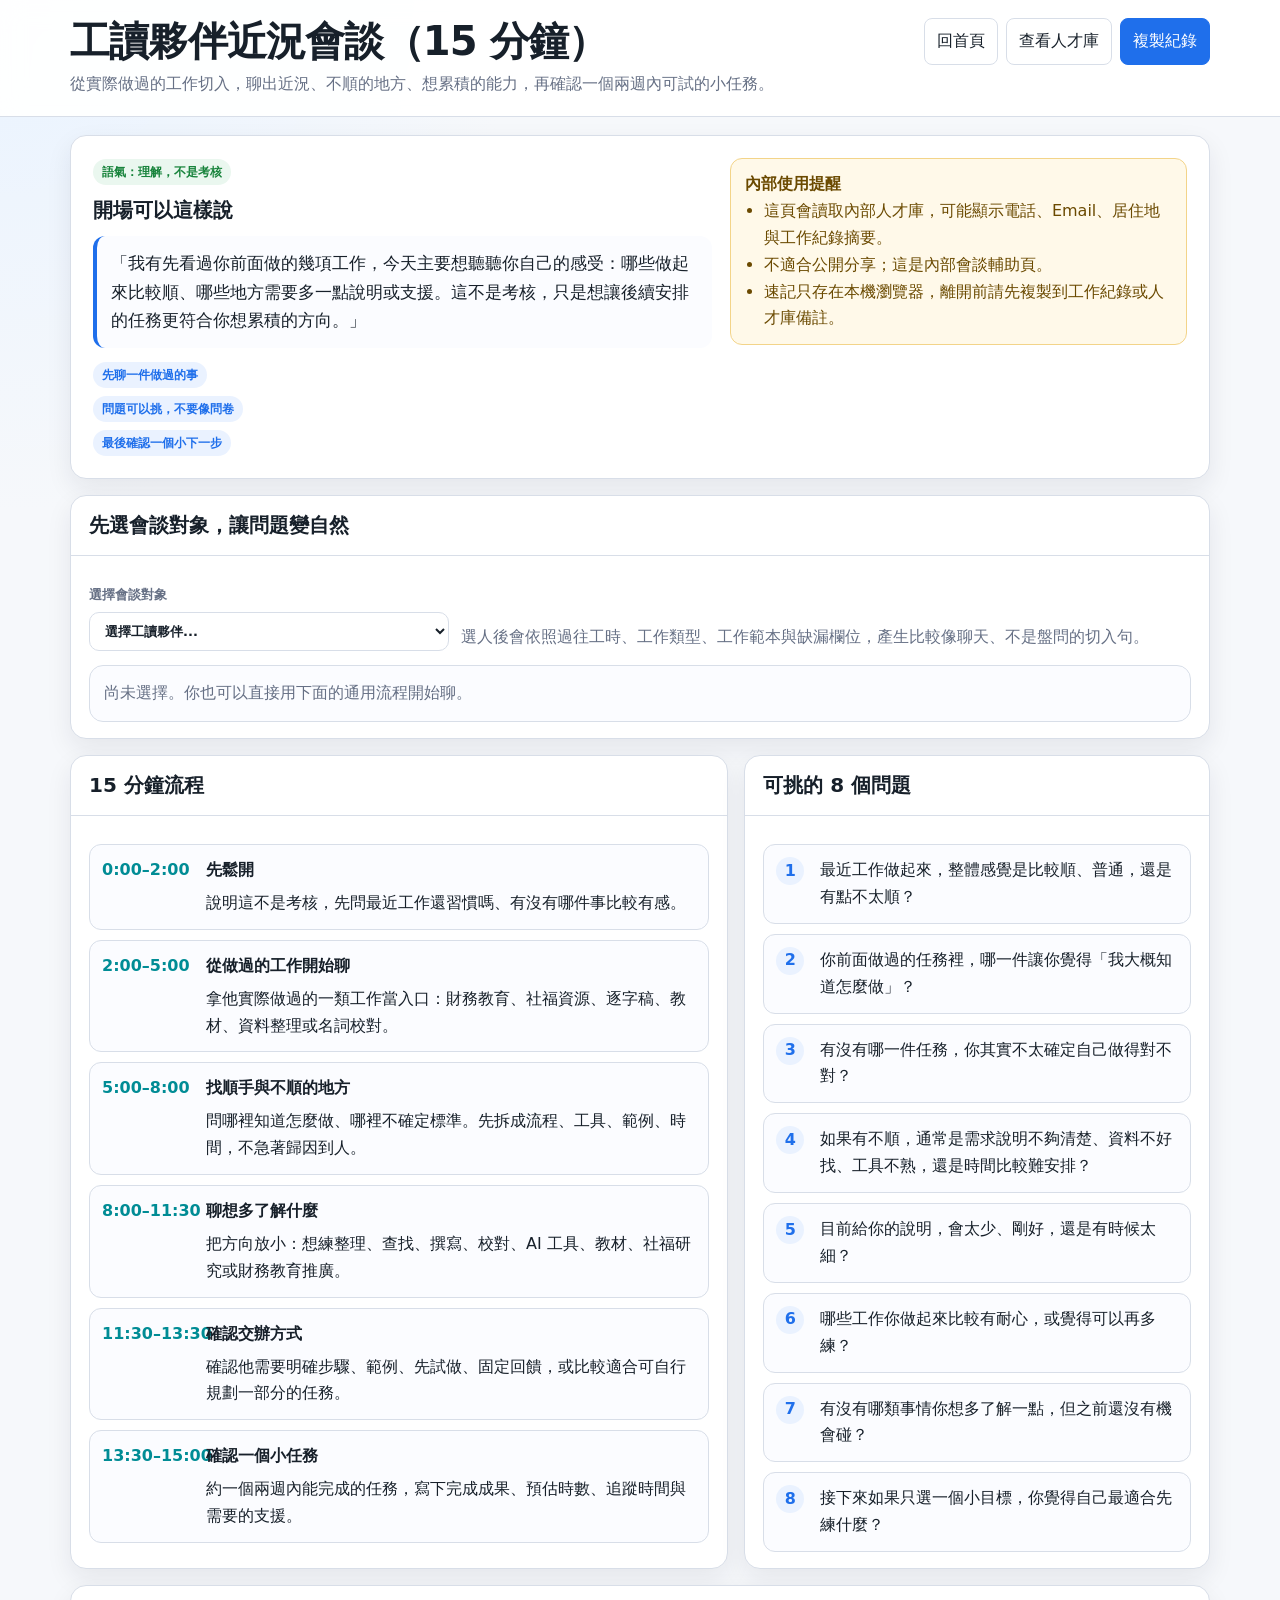
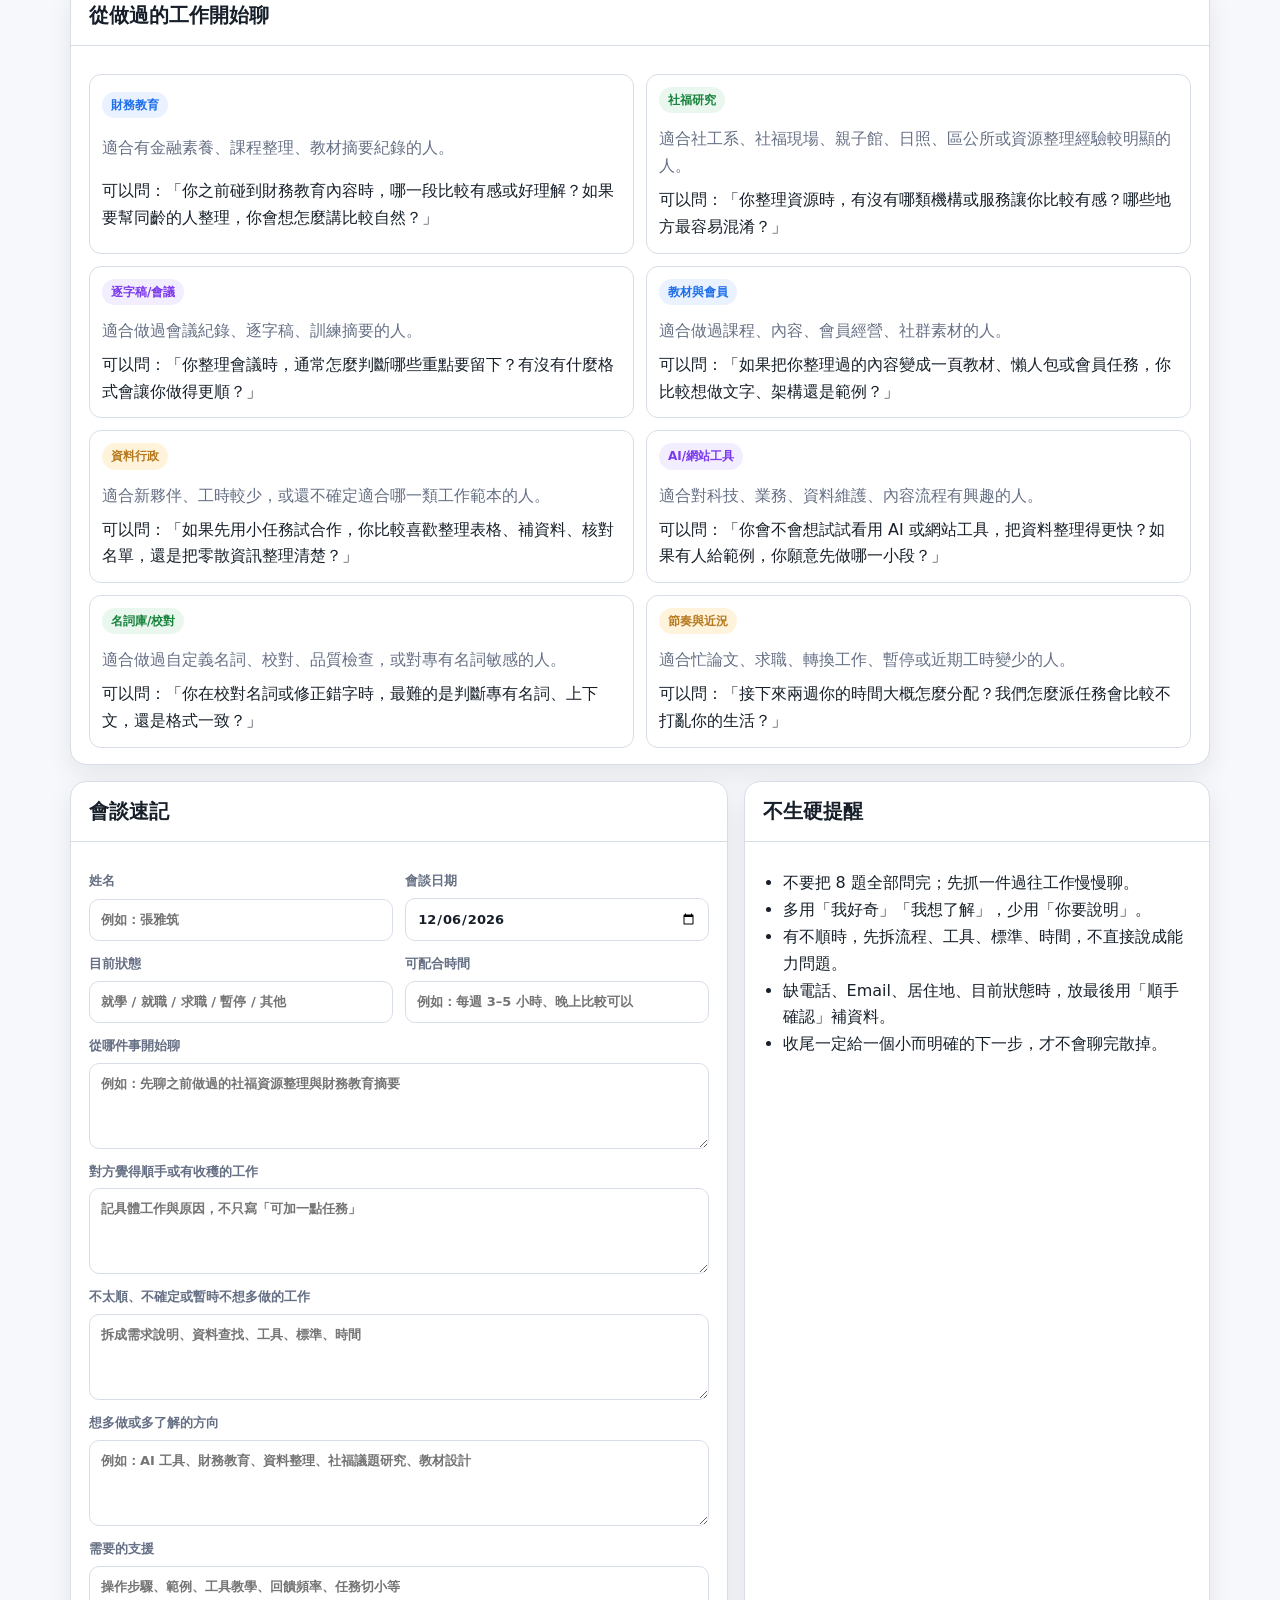
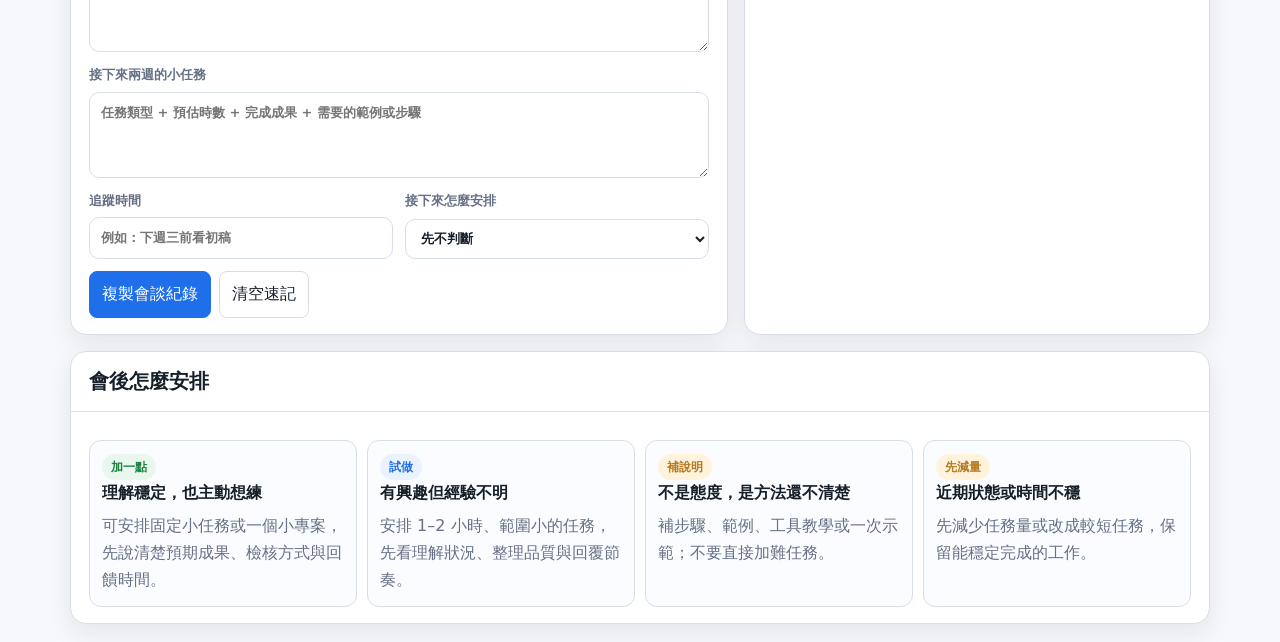
==== commit c2e3f3e8: "Localize intern interview copy" ====
--- a/intern-interviews/index.html
+++ b/intern-interviews/index.html
@@ -4,7 +4,7 @@
   <meta charset="utf-8">
   <meta name="viewport" content="width=device-width, initial-scale=1">
   <meta name="robots" content="noindex,nofollow,noarchive">
-  <title>工讀生 15 分鐘暖身會談工具</title>
+  <title>工讀夥伴近況會談（15 分鐘）</title>
   <style>
     :root {
       --ink: #17202a;
@@ -409,8 +409,10 @@
     }
 
     @media (max-width: 560px) {
+      header { position: static; }
       .header-inner,
       .wrap { padding: 14px; }
+      #copyNote { display: none; }
       .step { grid-template-columns: 1fr; }
       .question { grid-template-columns: 30px minmax(0, 1fr); }
       .profile-head { display: grid; }
@@ -421,13 +423,13 @@
   <header>
     <div class="header-inner">
       <div>
-        <h1>工讀生 15 分鐘暖身會談工具</h1>
-        <p class="subtitle">從他們真的做過的工作切入，聊出近況、卡點、想練的能力，再收斂成一個兩週內可試的小任務。</p>
+        <h1>工讀夥伴近況會談（15 分鐘）</h1>
+        <p class="subtitle">從實際做過的工作切入，聊出近況、不順的地方、想累積的能力，再確認一個兩週內可試的小任務。</p>
       </div>
       <nav class="toolbar" aria-label="頁面導覽">
-        <a class="tool" href="/">回人力戰情室</a>
-        <a class="tool" href="/talent-pool/index.html">人才庫</a>
-        <button class="tool primary" type="button" id="copyNote">複製會談紀錄</button>
+        <a class="tool" href="/">回首頁</a>
+        <a class="tool" href="/talent-pool/index.html">查看人才庫</a>
+        <button class="tool primary" type="button" id="copyNote">複製紀錄</button>
       </nav>
     </div>
   </header>
@@ -437,30 +439,34 @@
       <div>
         <span class="badge green">語氣：理解，不是考核</span>
         <h2 style="margin-top:12px">開場可以這樣說</h2>
-        <p class="quote">「我看你前面做過一些任務，今天想先聽你自己的感覺：哪些事情做起來順、哪些其實有點卡。這不是要評分，我是想之後派工作時更貼近你想練的能力，也避免一直丟不適合的事給你。」</p>
+        <p class="quote">「我有先看過你前面做的幾項工作，今天主要想聽聽你自己的感受：哪些做起來比較順、哪些地方需要多一點說明或支援。這不是考核，只是想讓後續安排的任務更符合你想累積的方向。」</p>
         <div class="hero-points">
           <span class="badge">先聊一件做過的事</span>
           <span class="badge">問題可以挑，不要像問卷</span>
-          <span class="badge">最後只收一個小下一步</span>
+          <span class="badge">最後確認一個小下一步</span>
         </div>
       </div>
       <div class="notice">
         <strong>內部使用提醒</strong>
-        <p>這頁會讀取內部人才庫，可能顯示電話、Email、居住地與工作紀錄摘要；不適合公開分享。速記只存在這台瀏覽器的 localStorage，正式保存前請複製到你的工作紀錄或人才庫備註。</p>
+        <ul>
+          <li>這頁會讀取內部人才庫，可能顯示電話、Email、居住地與工作紀錄摘要。</li>
+          <li>不適合公開分享；這是內部會談輔助頁。</li>
+          <li>速記只存在本機瀏覽器，離開前請先複製到工作紀錄或人才庫備註。</li>
+        </ul>
       </div>
     </section>
 
     <section class="grid">
       <article class="panel span-12">
-        <h2>先選一位工讀生，讓問題變自然</h2>
+        <h2>先選會談對象，讓問題變自然</h2>
         <div class="panel-body">
           <div class="talent-picker">
-            <label>工讀生
+            <label>選擇會談對象
               <select id="talentSelect">
                 <option value="">讀取人才庫中...</option>
               </select>
             </label>
-            <p class="muted">選人後會依照過往工時、工作類型、工作等級與缺漏欄位，產生比較像聊天、不是盤問的切入句。</p>
+            <p class="muted">選人後會依照過往工時、工作類型、工作範本與缺漏欄位，產生比較像聊天、不是盤問的切入句。</p>
           </div>
           <div id="talentCard" class="profile-card">
             <p class="muted">尚未選擇。你也可以直接用下面的通用流程開始聊。</p>
@@ -469,7 +475,7 @@
       </article>
 
       <article class="panel span-7">
-        <h2>15 分鐘歷程</h2>
+        <h2>15 分鐘流程</h2>
         <div class="panel-body timeline">
           <div class="step">
             <div class="time">0:00–2:00</div>
@@ -477,11 +483,11 @@
           </div>
           <div class="step">
             <div class="time">2:00–5:00</div>
-            <div><h3>從過往任務切入</h3><p>拿他真的做過的一類工作當入口：財務教育、社福資源、逐字稿、教材、資料整理或名詞校對。</p></div>
+            <div><h3>從做過的工作開始聊</h3><p>拿他實際做過的一類工作當入口：財務教育、社福資源、逐字稿、教材、資料整理或名詞校對。</p></div>
           </div>
           <div class="step">
             <div class="time">5:00–8:00</div>
-            <div><h3>找順手與卡點</h3><p>問哪裡知道怎麼做、哪裡不確定標準。先拆成流程、工具、範例、時程，不急著歸因到人。</p></div>
+            <div><h3>找順手與不順的地方</h3><p>問哪裡知道怎麼做、哪裡不確定標準。先拆成流程、工具、範例、時間，不急著歸因到人。</p></div>
           </div>
           <div class="step">
             <div class="time">8:00–11:30</div>
@@ -489,22 +495,22 @@
           </div>
           <div class="step">
             <div class="time">11:30–13:30</div>
-            <div><h3>對齊派工方式</h3><p>確認他需要明確 SOP、範例、先試做、固定回饋，或比較適合半開放任務。</p></div>
+            <div><h3>確認交辦方式</h3><p>確認他需要明確步驟、範例、先試做、固定回饋，或比較適合可自行規劃一部分的任務。</p></div>
           </div>
           <div class="step">
             <div class="time">13:30–15:00</div>
-            <div><h3>收斂一個小任務</h3><p>約一個兩週內能完成的任務，寫下交付物、預估時數、追蹤時間與需要的支援。</p></div>
+            <div><h3>確認一個小任務</h3><p>約一個兩週內能完成的任務，寫下完成成果、預估時數、追蹤時間與需要的支援。</p></div>
           </div>
         </div>
       </article>
 
       <article class="panel span-5">
-        <h2>好聊版 8 題</h2>
+        <h2>可挑的 8 個問題</h2>
         <div class="panel-body question-list">
-          <div class="question"><p>最近工作做起來，整體感覺是比較順、普通，還是有點卡？</p></div>
+          <div class="question"><p>最近工作做起來，整體感覺是比較順、普通，還是有點不太順？</p></div>
           <div class="question"><p>你前面做過的任務裡，哪一件讓你覺得「我大概知道怎麼做」？</p></div>
           <div class="question"><p>有沒有哪一件任務，你其實不太確定自己做得對不對？</p></div>
-          <div class="question"><p>如果卡住，通常是卡在理解需求、找資料、工具操作，還是時間安排？</p></div>
+          <div class="question"><p>如果有不順，通常是需求說明不夠清楚、資料不好找、工具不熟，還是時間比較難安排？</p></div>
           <div class="question"><p>目前給你的說明，會太少、剛好，還是有時候太細？</p></div>
           <div class="question"><p>哪些工作你做起來比較有耐心，或覺得可以再多練？</p></div>
           <div class="question"><p>有沒有哪類事情你想多了解一點，但之前還沒有機會碰？</p></div>
@@ -513,7 +519,7 @@
       </article>
 
       <article class="panel span-12">
-        <h2>從過往工作切入</h2>
+        <h2>從做過的工作開始聊</h2>
         <div class="panel-body angle-grid">
           <div class="angle-card">
             <h3><span class="badge">財務教育</span></h3>
@@ -522,7 +528,7 @@
           </div>
           <div class="angle-card">
             <h3><span class="badge green">社福研究</span></h3>
-            <p class="muted">適合社工系、社福現場、親子館、日照、區公所或資源整理訊號高的人。</p>
+            <p class="muted">適合社工系、社福現場、親子館、日照、區公所或資源整理經驗較明顯的人。</p>
             <p>可以問：「你整理資源時，有沒有哪類機構或服務讓你比較有感？哪些地方最容易混淆？」</p>
           </div>
           <div class="angle-card">
@@ -537,8 +543,8 @@
           </div>
           <div class="angle-card">
             <h3><span class="badge amber">資料行政</span></h3>
-            <p class="muted">適合新夥伴、工時較少，或還不知道工作等級的人。</p>
-            <p>可以問：「如果先用小任務試合作，你比較喜歡整理表格、補資料、核對名單，還是把零散資訊變清楚？」</p>
+            <p class="muted">適合新夥伴、工時較少，或還不確定適合哪一類工作範本的人。</p>
+            <p>可以問：「如果先用小任務試合作，你比較喜歡整理表格、補資料、核對名單，還是把零散資訊整理清楚？」</p>
           </div>
           <div class="angle-card">
             <h3><span class="badge purple">AI/網站工具</span></h3>
@@ -572,37 +578,37 @@
               <label>目前狀態
                 <input name="status" placeholder="就學 / 就職 / 求職 / 暫停 / 其他">
               </label>
-              <label>可投入時間
-                <input name="availability" placeholder="例如：每週 3–5 小時、晚上較可">
-              </label>
-              <label class="full">這次從哪個過往工作切入
+              <label>可配合時間
+                <input name="availability" placeholder="例如：每週 3–5 小時、晚上比較可以">
+              </label>
+              <label class="full">從哪件事開始聊
                 <textarea name="startedFrom" placeholder="例如：先聊之前做過的社福資源整理與財務教育摘要"></textarea>
               </label>
-              <label class="full">對方有感、順手或有成就感的任務
-                <textarea name="strengths" placeholder="記具體任務與原因，不只寫「可多派」"></textarea>
-              </label>
-              <label class="full">卡住、不確定或不想多做的任務
-                <textarea name="frictions" placeholder="拆成需求理解、資料查找、工具、標準、時間"></textarea>
+              <label class="full">對方覺得順手或有收穫的工作
+                <textarea name="strengths" placeholder="記具體工作與原因，不只寫「可加一點任務」"></textarea>
+              </label>
+              <label class="full">不太順、不確定或暫時不想多做的工作
+                <textarea name="frictions" placeholder="拆成需求說明、資料查找、工具、標準、時間"></textarea>
               </label>
               <label class="full">想多做或多了解的方向
                 <textarea name="interests" placeholder="例如：AI 工具、財務教育、資料整理、社福議題研究、教材設計"></textarea>
               </label>
               <label class="full">需要的支援
-                <textarea name="support" placeholder="SOP、範例、工具教學、回饋頻率、任務切小等"></textarea>
-              </label>
-              <label class="full">下一個兩週小任務
-                <textarea name="nextTask" placeholder="任務類型 + 預估時數 + 交付物 + 需要的範例或 SOP"></textarea>
+                <textarea name="support" placeholder="操作步驟、範例、工具教學、回饋頻率、任務切小等"></textarea>
+              </label>
+              <label class="full">接下來兩週的小任務
+                <textarea name="nextTask" placeholder="任務類型 + 預估時數 + 完成成果 + 需要的範例或步驟"></textarea>
               </label>
               <label>追蹤時間
                 <input name="followUp" placeholder="例如：下週三前看初稿">
               </label>
-              <label>初步判斷
+              <label>接下來怎麼安排
                 <select name="decision">
-                  <option value="">尚未判斷</option>
-                  <option>可多派任務</option>
+                  <option value="">先不判斷</option>
+                  <option>可加一點任務</option>
                   <option>先小任務試做</option>
-                  <option>需要補訓練或範例</option>
-                  <option>近期先降載</option>
+                  <option>先補說明或範例</option>
+                  <option>近期先減量</option>
                 </select>
               </label>
             </div>
@@ -621,7 +627,7 @@
           <ul>
             <li>不要把 8 題全部問完；先抓一件過往工作慢慢聊。</li>
             <li>多用「我好奇」「我想了解」，少用「你要說明」。</li>
-            <li>有卡點時，先拆流程、工具、標準、時間，不直接說成能力問題。</li>
+            <li>有不順時，先拆流程、工具、標準、時間，不直接說成能力問題。</li>
             <li>缺電話、Email、居住地、目前狀態時，放最後用「順手確認」補資料。</li>
             <li>收尾一定給一個小而明確的下一步，才不會聊完散掉。</li>
           </ul>
@@ -629,27 +635,27 @@
       </article>
 
       <article class="panel span-12">
-        <h2>會後判斷</h2>
+        <h2>會後怎麼安排</h2>
         <div class="panel-body decision-grid">
           <div class="decision">
-            <span class="badge green">多派</span>
+            <span class="badge green">加一點</span>
             <h3>理解穩定，也主動想練</h3>
-            <p class="muted">給一個小專案或固定任務，明確定義交付物、品質標準與回饋週期。</p>
+            <p class="muted">可安排固定小任務或一個小專案，先說清楚預期成果、檢核方式與回饋時間。</p>
           </div>
           <div class="decision">
             <span class="badge">試做</span>
             <h3>有興趣但經驗不明</h3>
-            <p class="muted">安排 1–2 小時低風險任務，先看理解力、整理品質與回覆節奏。</p>
+            <p class="muted">安排 1–2 小時、範圍小的任務，先看理解狀況、整理品質與回覆節奏。</p>
           </div>
           <div class="decision">
-            <span class="badge amber">補訓練</span>
-            <h3>不是態度，是方法不足</h3>
-            <p class="muted">補 SOP、範例、工具教學或一次示範；不要直接加難任務。</p>
+            <span class="badge amber">補說明</span>
+            <h3>不是態度，是方法還不清楚</h3>
+            <p class="muted">補步驟、範例、工具教學或一次示範；不要直接加難任務。</p>
           </div>
           <div class="decision">
-            <span class="badge amber">降載</span>
+            <span class="badge amber">先減量</span>
             <h3>近期狀態或時間不穩</h3>
-            <p class="muted">改短任務或暫停新任務，保留穩定可完成的小工作。</p>
+            <p class="muted">先減少任務量或改成較短任務，保留能穩定完成的工作。</p>
           </div>
         </div>
       </article>
@@ -668,7 +674,7 @@
       financial_education: {
         label: "財務教育／金融素養",
         question: "你之前碰到財務教育內容時，哪一段比較有感或比較好理解？如果要幫同齡的人整理，你會想怎麼講比較自然？",
-        task: "把一個財務教育主題整理成一頁 FAQ、教案草稿或社群貼文架構"
+        task: "把一個財務教育主題整理成一頁常見問答、教案草稿或社群貼文架構"
       },
       social_welfare_resources: {
         label: "社福與資源整理",
@@ -722,8 +728,8 @@
     function statusLabel(person) {
       const status = person?.status || "";
       if (status === "active") return "目前可合作";
-      if (status === "paused") return "暫停或低負荷";
-      if (status === "history_only") return "歷史合作";
+      if (status === "paused") return "暫時少接";
+      if (status === "history_only") return "曾合作過";
       return status || "狀態待確認";
     }
 
@@ -740,10 +746,10 @@
 
     function workLevelGuide(workLevel) {
       const level = Number.parseFloat(workLevel);
-      if (!Number.isFinite(level)) return "工作等級待確認：先用 1–2 小時小任務看理解方式。";
-      if (level <= 1) return "等級 1：適合明確 SOP、範例、可快速回饋的小任務。";
-      if (level <= 2) return "等級 2：可給半開放任務，但要先對齊交付物與品質標準。";
-      return "等級 3：可試小專案或整段流程，保留週期性回饋。";
+      if (!Number.isFinite(level)) return "工作範本待確認：先用 1–2 小時的小任務看看適合哪一類工作。";
+      if (level <= 1) return "工作範本 1：適合有明確步驟、範例、能快速確認的小任務。";
+      if (level <= 2) return "工作範本 2：可安排一部分自行規劃的任務，但要先說清楚完成成果與檢核方式。";
+      return "工作範本 3：可試小專案或整段流程，保留固定回饋時間。";
     }
 
     function topSignals(person) {
@@ -758,7 +764,7 @@
 
     function buildOpening(person) {
       if (!person) return "";
-      return `我看到你前面做過 ${signalText(person)}。今天想先聽你自己的感覺：哪些做起來順、哪些其實有點卡，也看看接下來有沒有更適合你的小任務。`;
+      return `我有先看過你前面做的幾項工作，像是 ${signalText(person)}。今天主要想聽聽你自己的感受：哪些做起來比較順、哪些地方需要多一點說明或支援，也看看接下來有沒有更適合你的小任務。`;
     }
 
     function buildQuestions(person) {
@@ -768,16 +774,16 @@
       });
 
       if (person?.workStatus || person?.employmentOrStudy) {
-        questions.push("你現在的學業、工作或生活節奏，接下來兩週大概能承接多少任務？");
+        questions.push("你現在的學業、工作或生活節奏，接下來兩週大概可以配合多少工作量？");
       }
 
       if (person?.status === "paused") {
-        questions.push("如果近期先恢復合作，你會比較適合短任務、固定任務，還是先暫停新任務？");
+        questions.push("如果近期先恢復合作，你會比較適合短一點的任務、固定任務，還是先保持少量？");
       } else {
         questions.push("如果接下來兩週只安排一個小任務，你想先試哪一種？");
       }
 
-      questions.push("我目前派任務的方式，有哪裡可以調整，會讓你更好理解或更有安全感？");
+      questions.push("我目前交辦任務的方式，有哪裡可以調整，讓你比較清楚、比較安心？");
 
       return Array.from(new Set(questions)).slice(0, 6);
     }
@@ -800,7 +806,7 @@
       const monthlyWork = Array.isArray(person?.monthlyWork) ? person.monthlyWork : [];
       const latest = monthlyWork.filter((item) => Number(item.hours || 0) > 0).slice(-1)[0];
       const latestText = latest ? `${latest.month} ${formatHours(latest.hours)}` : "近期工時待確認";
-      return `${latestText}；累計 ${formatHours(person?.historyTotalHours)}；有工時月份 ${person?.monthsWithHours || 0} 個月`;
+      return `${latestText}；累計 ${formatHours(person?.historyTotalHours)}；有紀錄月份 ${person?.monthsWithHours || 0} 個月`;
     }
 
     function renderTalentCard(person) {
@@ -835,26 +841,26 @@
         </div>
         <div class="prompt-grid">
           <div class="prompt">
-            <h3><span class="badge">自然開場</span></h3>
+            <h3><span class="badge">建議開場</span></h3>
             <p>${escapeHtml(buildOpening(person))}</p>
           </div>
           <div class="prompt">
-            <h3><span class="badge purple">派工提醒</span></h3>
+            <h3><span class="badge purple">合作提醒</span></h3>
             <p>${escapeHtml(workLevelGuide(person.workLevel))}</p>
             <p class="muted">${escapeHtml(monthlySummary(person))}</p>
           </div>
         </div>
         <div>
-          <h3>過往工作線索</h3>
+          <h3>做過的工作</h3>
           <div class="chips">${signalChips || '<span class="chip">還沒有明顯分類，先從小任務試聊</span>'}</div>
         </div>
         <div class="prompt-grid">
           <div class="prompt">
-            <h3><span class="badge green">適合問</span></h3>
+            <h3><span class="badge green">可以這樣問</span></h3>
             <ul>${questions}</ul>
           </div>
           <div class="prompt">
-            <h3><span class="badge amber">下一步可試</span></h3>
+            <h3><span class="badge amber">下一步可以試</span></h3>
             <ul>${tasks}</ul>
             <p class="muted">${escapeHtml(missingText)}</p>
           </div>
@@ -863,7 +869,7 @@
     }
 
     function populateTalentSelect() {
-      talentSelect.innerHTML = `<option value="">選擇工讀生...</option>`;
+      talentSelect.innerHTML = `<option value="">選擇工讀夥伴...</option>`;
       talentState.people.forEach((person, index) => {
         const option = document.createElement("option");
         option.value = String(index);
@@ -909,21 +915,21 @@
     function markdownNote() {
       const data = formData();
       return [
-        `# 工讀生 15 分鐘會談紀錄`,
+        `# 工讀夥伴近況會談紀錄`,
         ``,
         `- 姓名：${data.name || ""}`,
         `- 日期：${data.date || ""}`,
         `- 目前狀態：${data.status || ""}`,
-        `- 可投入時間：${data.availability || ""}`,
-        `- 初步判斷：${data.decision || ""}`,
+        `- 可配合時間：${data.availability || ""}`,
+        `- 接下來怎麼安排：${data.decision || ""}`,
         ``,
-        `## 這次從哪個過往工作切入`,
+        `## 從哪件事開始聊`,
         data.startedFrom || "",
         ``,
-        `## 對方有感、順手或有成就感`,
+        `## 對方覺得順手或有收穫`,
         data.strengths || "",
         ``,
-        `## 卡住、不確定或不想多做`,
+        `## 不太順、不確定或暫時不想多做`,
         data.frictions || "",
         ``,
         `## 想多做或多了解`,
@@ -932,7 +938,7 @@
         `## 需要支援`,
         data.support || "",
         ``,
-        `## 下一個兩週小任務`,
+        `## 接下來兩週的小任務`,
         data.nextTask || "",
         ``,
         `## 追蹤時間`,
@@ -982,6 +988,7 @@
     document.querySelector("#copyNote").addEventListener("click", copyNote);
     document.querySelector("#copyNoteBottom").addEventListener("click", copyNote);
     document.querySelector("#clearNote").addEventListener("click", () => {
+      if (!window.confirm("確定要清空這份速記嗎？")) return;
       localStorage.removeItem(storageKey);
       form.reset();
       form.elements.date.value = new Date().toISOString().slice(0, 10);
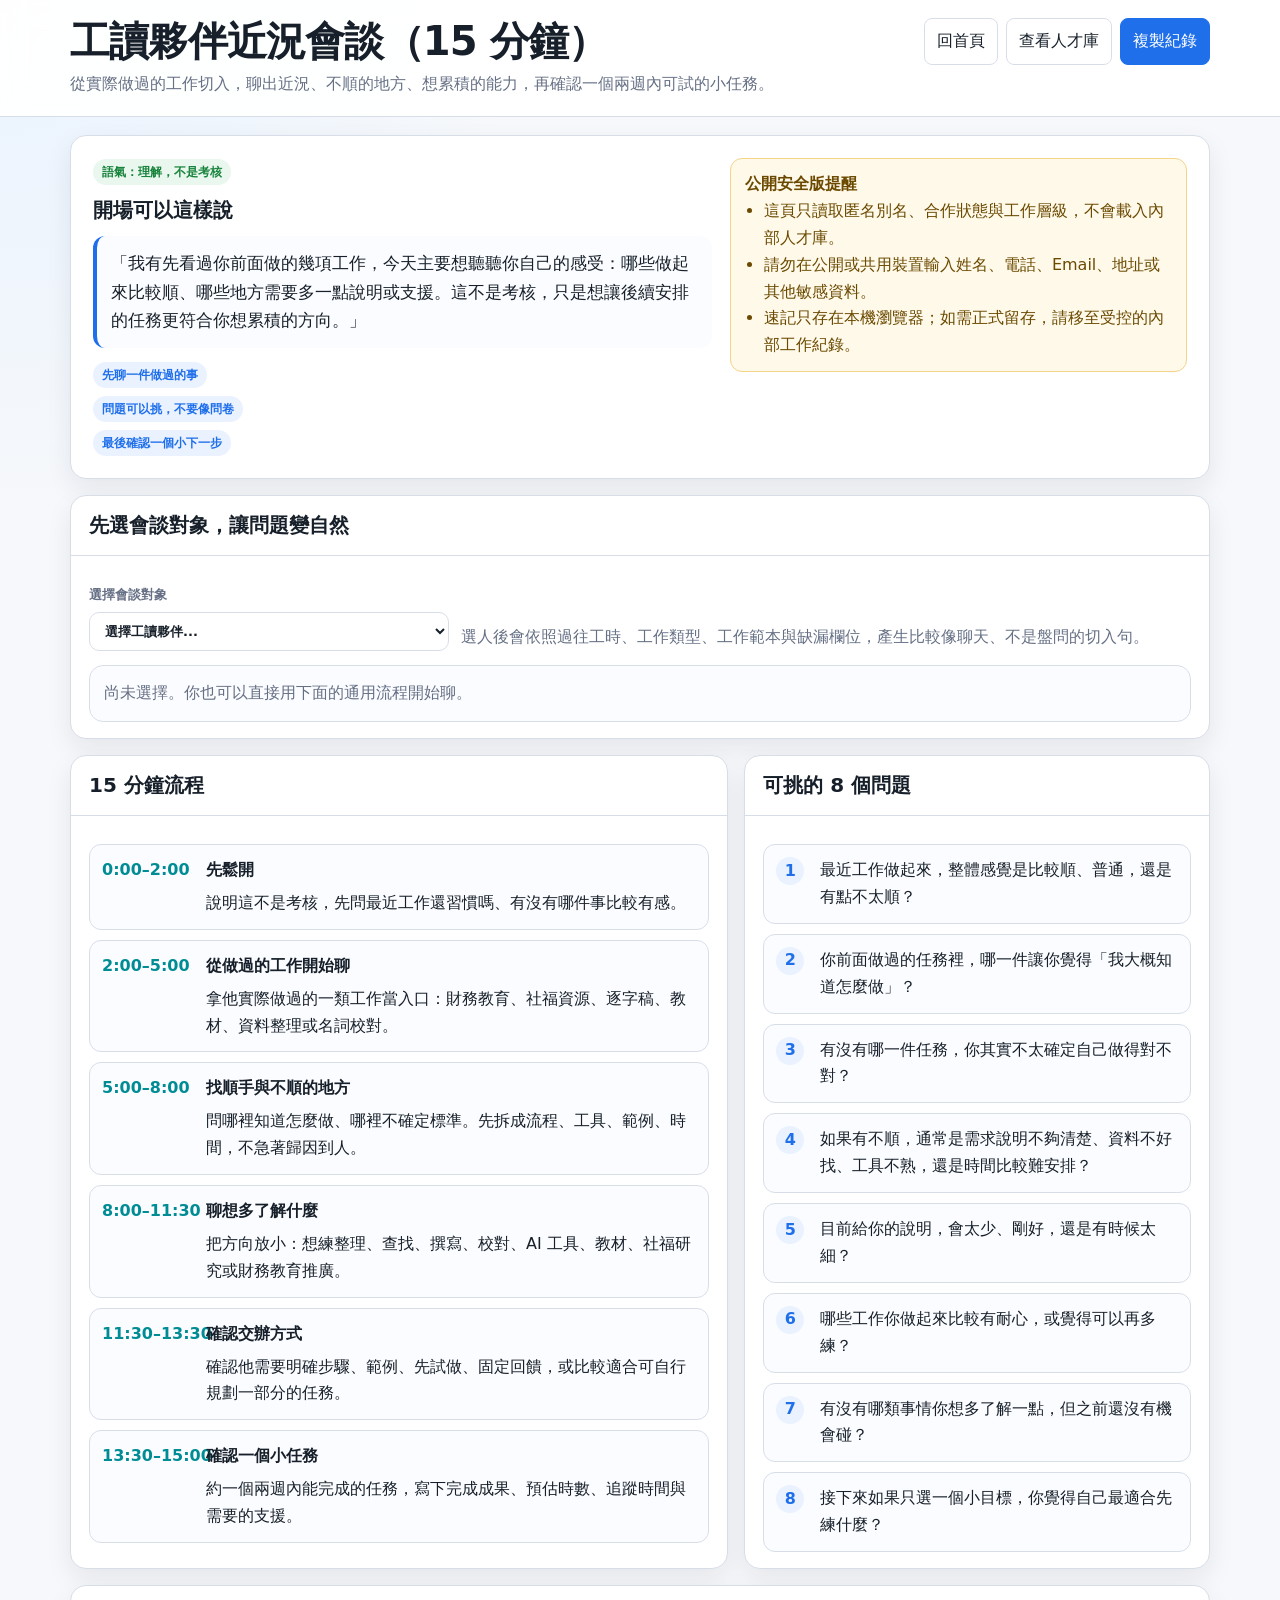
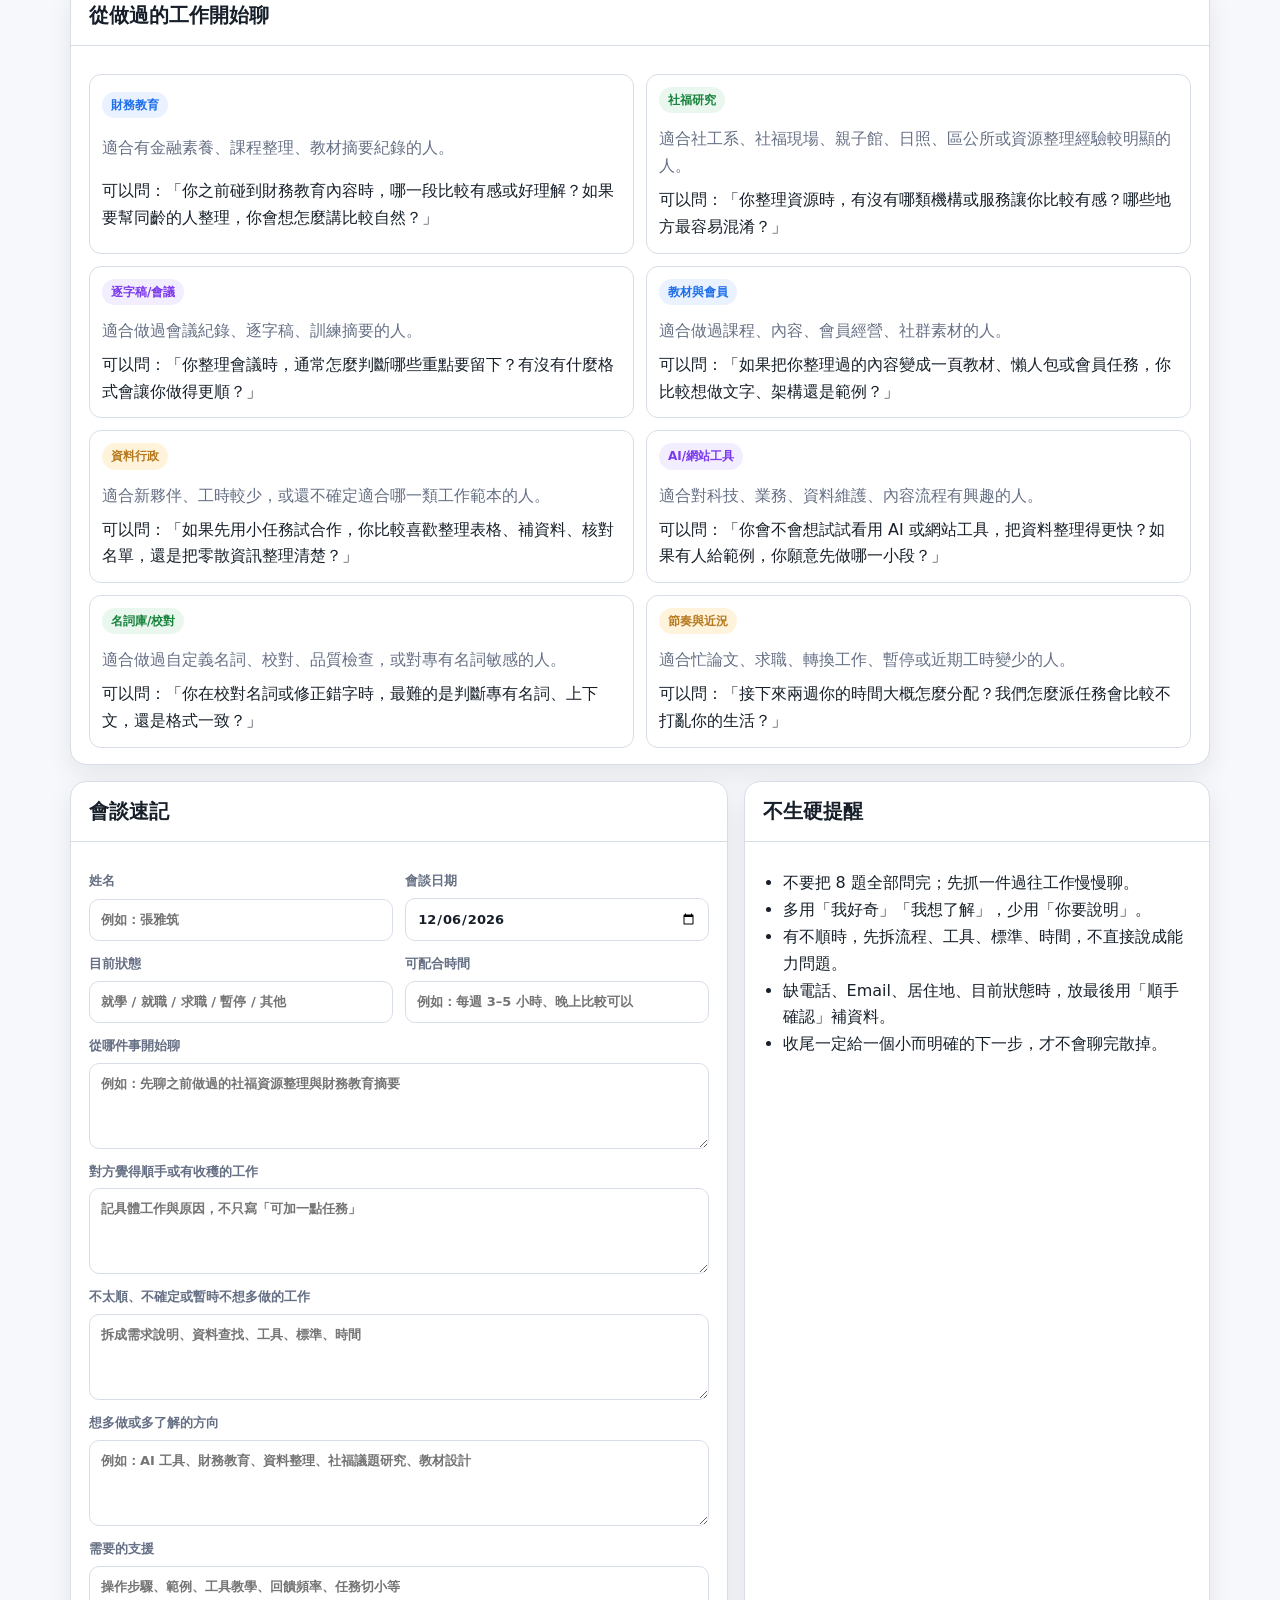
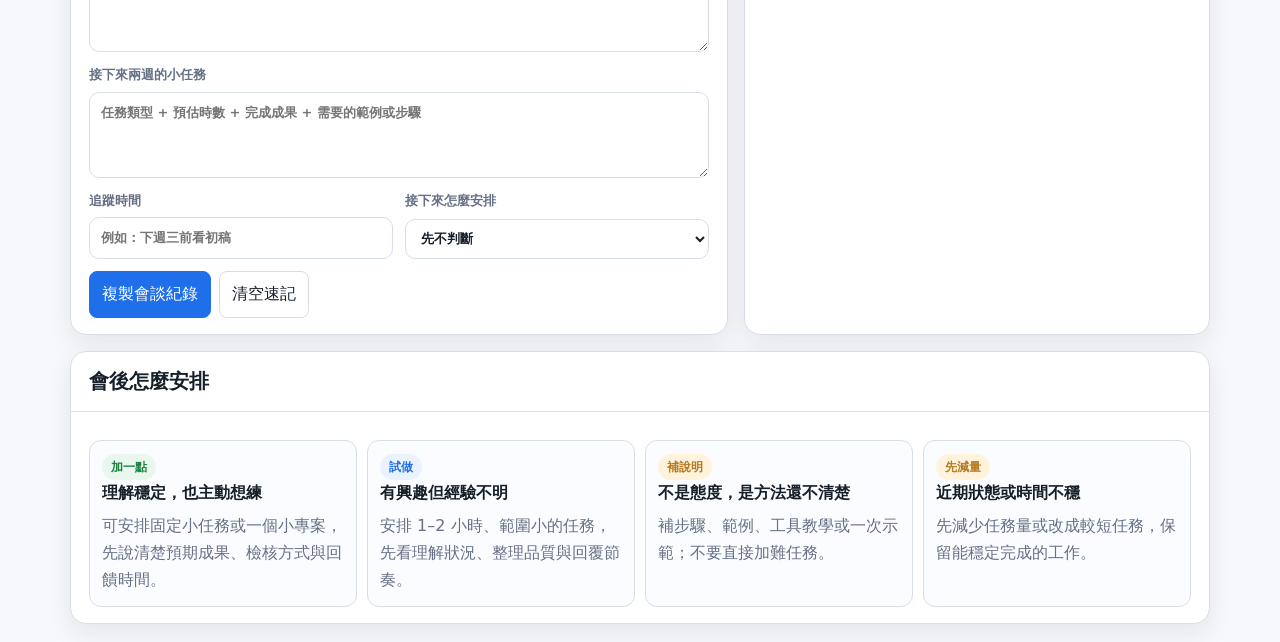
==== commit 1bdc200a: "automation-11: sanitize talent data and refresh workforce" ====
--- a/intern-interviews/index.html
+++ b/intern-interviews/index.html
@@ -447,11 +447,11 @@
         </div>
       </div>
       <div class="notice">
-        <strong>內部使用提醒</strong>
+        <strong>公開安全版提醒</strong>
         <ul>
-          <li>這頁會讀取內部人才庫，可能顯示電話、Email、居住地與工作紀錄摘要。</li>
-          <li>不適合公開分享；這是內部會談輔助頁。</li>
-          <li>速記只存在本機瀏覽器，離開前請先複製到工作紀錄或人才庫備註。</li>
+          <li>這頁只讀取匿名別名、合作狀態與工作層級，不會載入內部人才庫。</li>
+          <li>請勿在公開或共用裝置輸入姓名、電話、Email、地址或其他敏感資料。</li>
+          <li>速記只存在本機瀏覽器；如需正式留存，請移至受控的內部工作紀錄。</li>
         </ul>
       </div>
     </section>
@@ -798,7 +798,7 @@
         tasks.push(categoryPrompts.dictionary_and_quality.task);
       }
 
-      tasks.push("順手補齊基本資訊：電話、Email、居住地、目前狀態");
+      tasks.push("確認下一個小任務與回報時間");
       return Array.from(new Set(tasks)).slice(0, 5);
     }
 
@@ -806,7 +806,7 @@
       const monthlyWork = Array.isArray(person?.monthlyWork) ? person.monthlyWork : [];
       const latest = monthlyWork.filter((item) => Number(item.hours || 0) > 0).slice(-1)[0];
       const latestText = latest ? `${latest.month} ${formatHours(latest.hours)}` : "近期工時待確認";
-      return `${latestText}；累計 ${formatHours(person?.historyTotalHours)}；有紀錄月份 ${person?.monthsWithHours || 0} 個月`;
+      return "公開安全版不顯示個人工時紀錄。";
     }
 
     function renderTalentCard(person) {
@@ -828,16 +828,16 @@
       talentCard.innerHTML = `
         <div class="profile-head">
           <div>
-            <h3>${escapeHtml(person.name || "未命名")}</h3>
-            <p class="muted">${escapeHtml(person.notes || person.referrer || "沒有額外備註")}</p>
+            <h3>${escapeHtml(person.displayName || "匿名成員")}</h3>
+            <p class="muted">公開識別碼：${escapeHtml(person.slug || "未提供")}</p>
           </div>
           <span class="badge ${person.status === "paused" ? "amber" : "green"}">${escapeHtml(statusLabel(person))}</span>
         </div>
         <div class="mini-grid">
-          <div class="mini"><strong>電話</strong>${escapeHtml(person.phone || "待補")}</div>
-          <div class="mini"><strong>Email</strong>${escapeHtml(person.email || "待補")}</div>
-          <div class="mini"><strong>居住地</strong>${escapeHtml(person.residence || "待補")}</div>
-          <div class="mini"><strong>目前狀態</strong>${escapeHtml(person.employmentOrStudy || person.currentRole || "待補")}</div>
+          <div class="mini"><strong>合作狀態</strong>${escapeHtml(statusLabel(person))}</div>
+          <div class="mini"><strong>工作層級</strong>${escapeHtml(person.workLevel || "未公開")}</div>
+          <div class="mini"><strong>個人資料</strong>未載入</div>
+          <div class="mini"><strong>工時／薪資</strong>未載入</div>
         </div>
         <div class="prompt-grid">
           <div class="prompt">
@@ -873,26 +873,26 @@
       talentState.people.forEach((person, index) => {
         const option = document.createElement("option");
         option.value = String(index);
-        option.textContent = `${person.name || "未命名"}｜${statusLabel(person)}｜${formatHours(person.historyTotalHours)}`;
+        option.textContent = `${person.displayName || "匿名成員"}｜${statusLabel(person)}`;
         talentSelect.append(option);
       });
     }
 
     async function loadTalentPool() {
       try {
-        const response = await fetch(new URL("../data/talent-pool.internal.json", window.location.href), { cache: "no-store" });
+        const response = await fetch(new URL("../data/talent-pool.public.json", window.location.href), { cache: "no-store" });
         if (!response.ok) throw new Error(`HTTP ${response.status}`);
         const data = await response.json();
         const people = Array.isArray(data.people) ? data.people : Array.isArray(data.items) ? data.items : [];
         talentState.people = people.sort((left, right) => {
           const statusScore = (person) => person.status === "active" ? 0 : person.status === "paused" ? 1 : 2;
-          return statusScore(left) - statusScore(right) || String(left.name || "").localeCompare(String(right.name || ""), "zh-Hant");
+          return statusScore(left) - statusScore(right) || String(left.displayName || "").localeCompare(String(right.displayName || ""), "zh-Hant");
         });
         populateTalentSelect();
         renderTalentCard(null);
       } catch (error) {
         talentSelect.innerHTML = `<option value="">人才庫讀取失敗</option>`;
-        talentCard.innerHTML = `<p class="muted">讀不到人才庫資料，請先確認 <code>data/talent-pool.internal.json</code> 是否已部署。錯誤：${escapeHtml(error.message)}</p>`;
+        talentCard.innerHTML = `<p class="muted">讀不到公開安全資料，請確認 <code>data/talent-pool.public.json</code> 是否可用。錯誤：${escapeHtml(error.message)}</p>`;
       }
     }
 
@@ -977,8 +977,8 @@
       const person = talentState.people[Number(talentSelect.value)];
       renderTalentCard(person);
       if (person) {
-        form.elements.name.value = person.name || "";
-        form.elements.status.value = person.employmentOrStudy || person.currentRole || statusLabel(person);
+        form.elements.name.value = person.displayName || "";
+        form.elements.status.value = statusLabel(person);
         form.elements.startedFrom.value = buildOpening(person);
         save();
       }
